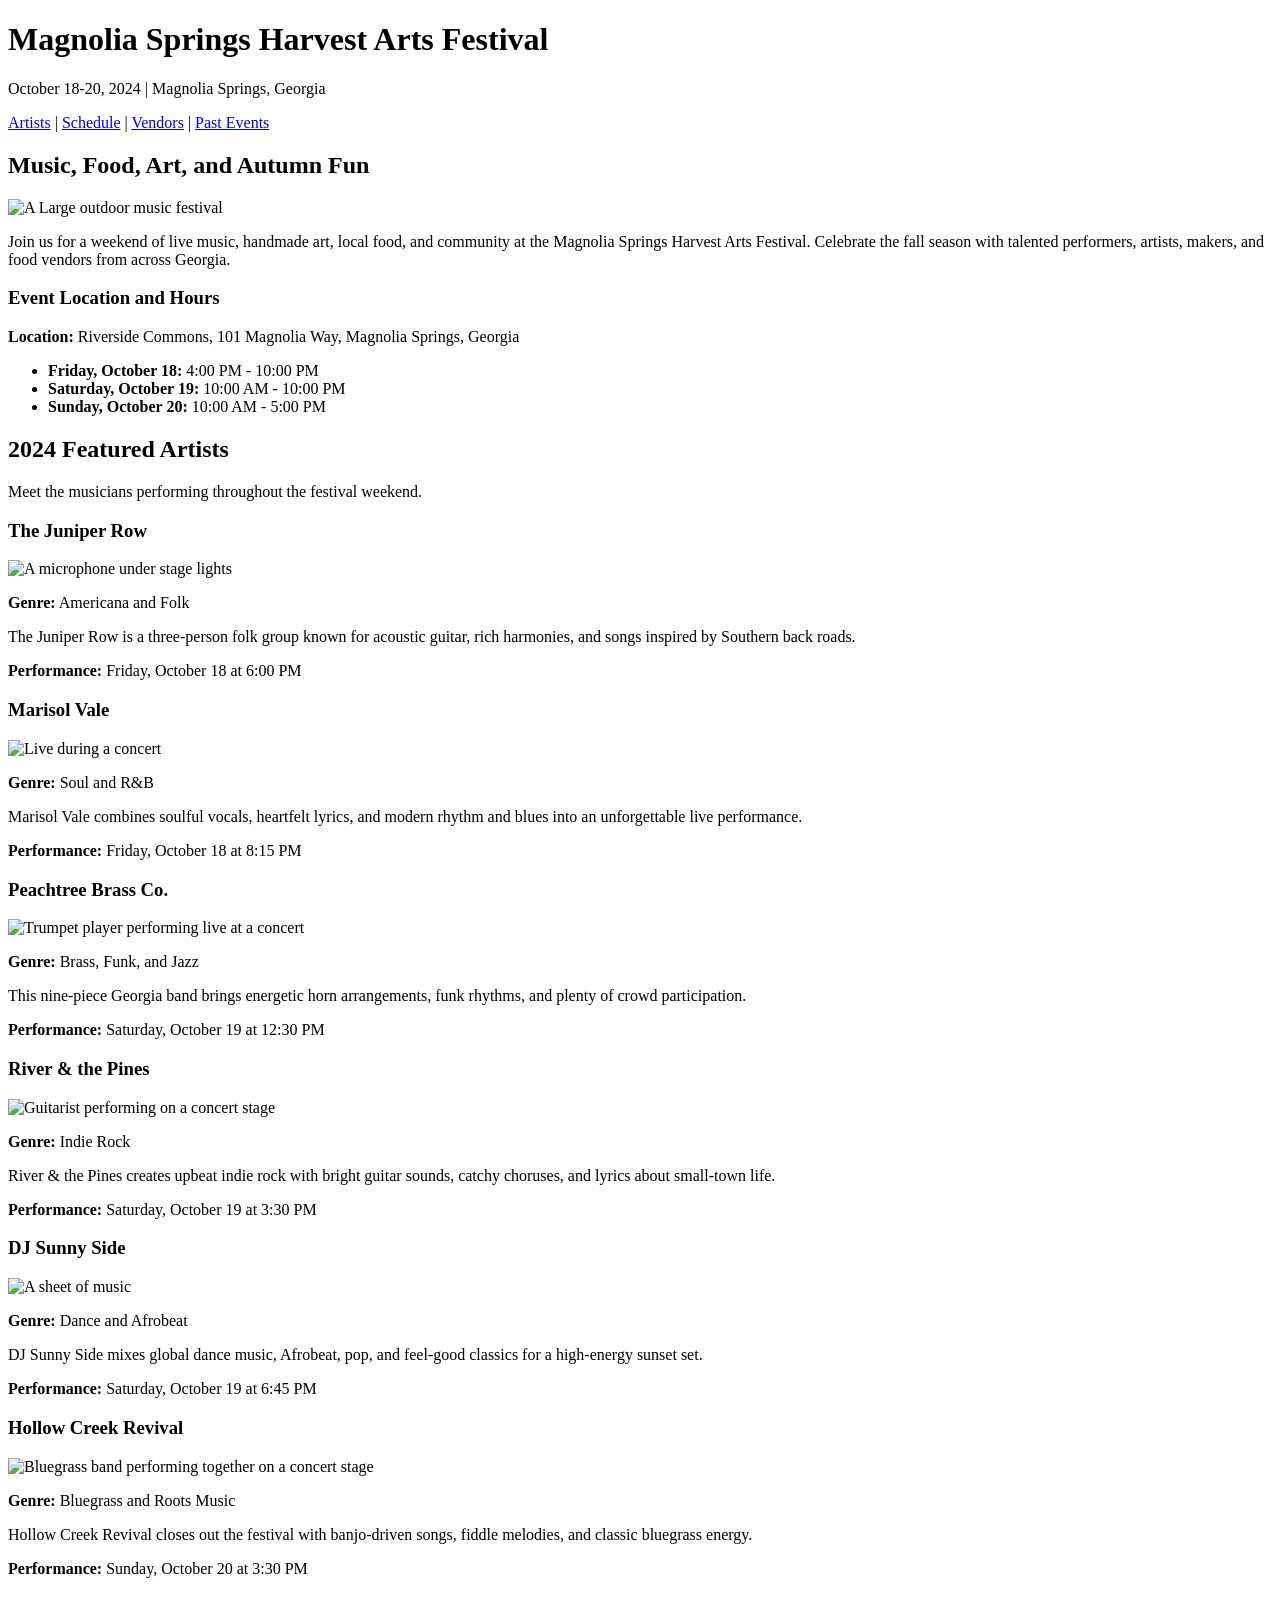
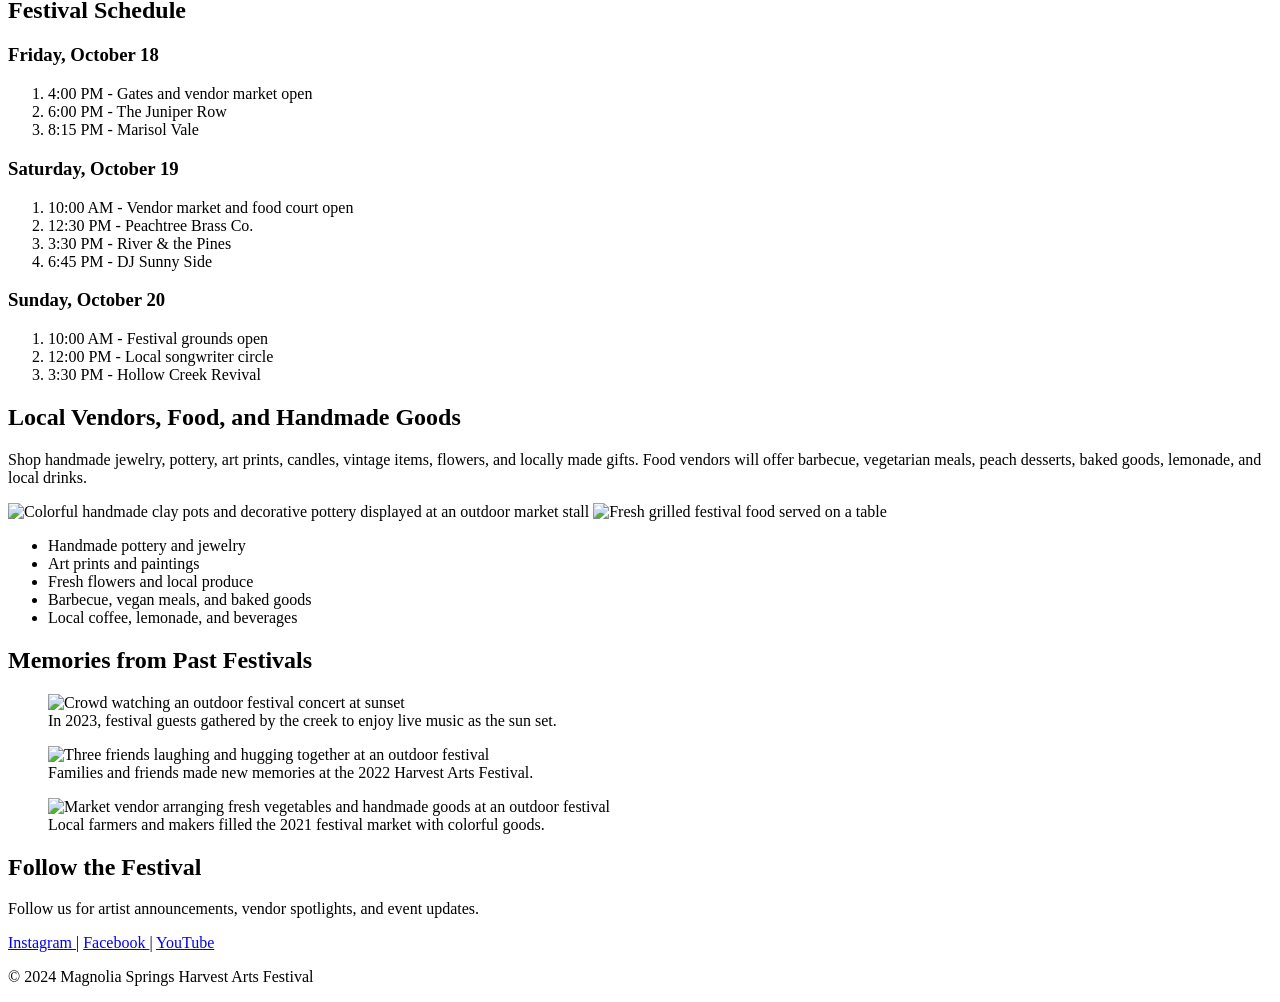
==== artists.html @ e77ce02b "Create artists.html" ====
<!DOCTYPE html>
<html lang="en">
<head>
  <meta charset="UTF-8">
  <meta name="viewport" content="width=device-width, initial-scale=1.0">
  <meta name="description" content="Magnolia Springs Harvest Arts Festival artist lineup and vendor information.">
  <title>Artists | Magnolia Springs Harvest Arts Festival</title>
</head>

<body>

  <header>
    <h1>Magnolia Springs Harvest Arts Festival</h1>
    <p>October 18-20, 2024 | Magnolia Springs, Georgia</p>

    <nav aria-label="Main navigation">
      <a href="#artists">Artists</a> |
      <a href="#schedule">Schedule</a> |
      <a href="#vendors">Vendors</a> |
      <a href="#memories">Past Events</a>
    </nav>
  </header>

  <main>

    <section>
      <h2>Music, Food, Art, and Autumn Fun</h2>

      <img
        src="https://images.unsplash.com/photo-1470229722913-7c0e2dbbafd3?auto=format&fit=crop&w=1200&q=80"
        alt="A Large outdoor music festival">

      <p>
        Join us for a weekend of live music, handmade art, local food, and community
        at the Magnolia Springs Harvest Arts Festival. Celebrate the fall season with
        talented performers, artists, makers, and food vendors from across Georgia.
      </p>

      <h3>Event Location and Hours</h3>
      <p>
        <strong>Location:</strong> Riverside Commons, 101 Magnolia Way,
        Magnolia Springs, Georgia
      </p>

      <ul>
        <li><strong>Friday, October 18:</strong> 4:00 PM - 10:00 PM</li>
        <li><strong>Saturday, October 19:</strong> 10:00 AM - 10:00 PM</li>
        <li><strong>Sunday, October 20:</strong> 10:00 AM - 5:00 PM</li>
      </ul>
    </section>

    <section id="artists">
      <h2>2024 Featured Artists</h2>
      <p>Meet the musicians performing throughout the festival weekend.</p>

      <article>
        <h3>The Juniper Row</h3>
        <img
          src="https://images.unsplash.com/photo-1516280440614-37939bbacd81?auto=format&fit=crop&w=700&q=80"
          alt=" A microphone under stage lights">
        <p><strong>Genre:</strong> Americana and Folk</p>
        <p>
          The Juniper Row is a three-person folk group known for acoustic guitar,
          rich harmonies, and songs inspired by Southern back roads.
        </p>
        <p><strong>Performance:</strong> Friday, October 18 at 6:00 PM</p>
      </article>

      <article>
        <h3>Marisol Vale</h3>
        <img
          src="https://images.unsplash.com/photo-1501386761578-eac5c94b800a?auto=format&fit=crop&w=700&q=80"
          alt="Live during a concert">
        <p><strong>Genre:</strong> Soul and R&amp;B</p>
        <p>
          Marisol Vale combines soulful vocals, heartfelt lyrics, and modern rhythm
          and blues into an unforgettable live performance.
        </p>
        <p><strong>Performance:</strong> Friday, October 18 at 8:15 PM</p>
      </article>

      <article>
        <h3>Peachtree Brass Co.</h3>
        <img
          src="https://unsplash.com/photos/Puc_boFMhAA/download?force=true&w=700"
          alt="Trumpet player performing live at a concert">
        <p><strong>Genre:</strong> Brass, Funk, and Jazz</p>
        <p>
          This nine-piece Georgia band brings energetic horn arrangements, funk
          rhythms, and plenty of crowd participation.
        </p>
        <p><strong>Performance:</strong> Saturday, October 19 at 12:30 PM</p>
      </article>

      <article>
        <h3>River &amp; the Pines</h3>
        <img
          src="https://images.unsplash.com/photo-1510915361894-db8b60106cb1?auto=format&fit=crop&w=700&q=80"
          alt=" Guitarist performing on a concert stage">
        <p><strong>Genre:</strong> Indie Rock</p>
        <p>
          River &amp; the Pines creates upbeat indie rock with bright guitar sounds,
          catchy choruses, and lyrics about small-town life.
        </p>
        <p><strong>Performance:</strong> Saturday, October 19 at 3:30 PM</p>
      </article>

      <article>
        <h3>DJ Sunny Side</h3>
        <img
          src="https://images.unsplash.com/photo-1507838153414-b4b713384a76?auto=format&fit=crop&w=700&q=80"
          alt=" A sheet of music">
        <p><strong>Genre:</strong> Dance and Afrobeat</p>
        <p>
          DJ Sunny Side mixes global dance music, Afrobeat, pop, and feel-good
          classics for a high-energy sunset set.
        </p>
        <p><strong>Performance:</strong> Saturday, October 19 at 6:45 PM</p>
      </article>

      <article>
        <h3>Hollow Creek Revival</h3>
        <img
          src="https://images.unsplash.com/photo-1514525253161-7a46d19cd819?auto=format&fit=crop&w=700&q=80"
          alt="Bluegrass band performing together on a concert stage">
        <p><strong>Genre:</strong> Bluegrass and Roots Music</p>
        <p>
          Hollow Creek Revival closes out the festival with banjo-driven songs,
          fiddle melodies, and classic bluegrass energy.
        </p>
        <p><strong>Performance:</strong> Sunday, October 20 at 3:30 PM</p>
      </article>
    </section>

    <section id="schedule">
      <h2>Festival Schedule</h2>

      <h3>Friday, October 18</h3>
      <ol>
        <li>4:00 PM - Gates and vendor market open</li>
        <li>6:00 PM - The Juniper Row</li>
        <li>8:15 PM - Marisol Vale</li>
      </ol>

      <h3>Saturday, October 19</h3>
      <ol>
        <li>10:00 AM - Vendor market and food court open</li>
        <li>12:30 PM - Peachtree Brass Co.</li>
        <li>3:30 PM - River &amp; the Pines</li>
        <li>6:45 PM - DJ Sunny Side</li>
      </ol>

      <h3>Sunday, October 20</h3>
      <ol>
        <li>10:00 AM - Festival grounds open</li>
        <li>12:00 PM - Local songwriter circle</li>
        <li>3:30 PM - Hollow Creek Revival</li>
      </ol>
    </section>

    <section id="vendors">
      <h2>Local Vendors, Food, and Handmade Goods</h2>

      <p>
        Shop handmade jewelry, pottery, art prints, candles, vintage items, flowers,
        and locally made gifts. Food vendors will offer barbecue, vegetarian meals,
        peach desserts, baked goods, lemonade, and local drinks.
      </p>

      <img
        src="https://unsplash.com/photos/0rpaUjlHCb4/download?force=true&w=700"
        alt="Colorful handmade clay pots and decorative pottery displayed at an outdoor market stall">

      <img
        src="https://images.unsplash.com/photo-1555939594-58d7cb561ad1?auto=format&fit=crop&w=700&q=80"
        alt="Fresh grilled festival food served on a table">

      <ul>
        <li>Handmade pottery and jewelry</li>
        <li>Art prints and paintings</li>
        <li>Fresh flowers and local produce</li>
        <li>Barbecue, vegan meals, and baked goods</li>
        <li>Local coffee, lemonade, and beverages</li>
      </ul>
    </section>

    <section id="memories">
      <h2>Memories from Past Festivals</h2>

      <figure>
        <img
          src="https://images.unsplash.com/photo-1506157786151-b8491531f063?auto=format&fit=crop&w=900&q=80"
          alt="Crowd watching an outdoor festival concert at sunset">
        <figcaption>
          In 2023, festival guests gathered by the creek to enjoy live music as the sun set.
        </figcaption>
      </figure>

      <figure>
        <img
          src="https://unsplash.com/photos/qXoYNo4uyiE/download?force=true&w=900"
          alt="Three friends laughing and hugging together at an outdoor festival">
        <figcaption>
          Families and friends made new memories at the 2022 Harvest Arts Festival.
        </figcaption>
      </figure>

      <figure>
        <img
          src="https://images.unsplash.com/photo-1488459716781-31db52582fe9?auto=format&fit=crop&w=900&q=80"
          alt="Market vendor arranging fresh vegetables and handmade goods at an outdoor festival">
        <figcaption>
          Local farmers and makers filled the 2021 festival market with colorful goods.
        </figcaption>
      </figure>
    </section>

  </main>

  <footer>
    <h2>Follow the Festival</h2>
    <p>Follow us for artist announcements, vendor spotlights, and event updates.</p>

    <p>
      <a href="https://www.instagram.com/" aria-label="Visit Instagram homepage">
        Instagram
      </a> |
      <a href="https://www.facebook.com/" aria-label="Visit Facebook homepage">
        Facebook
      </a> |
      <a href="https://www.youtube.com/" aria-label="Visit YouTube homepage">
        YouTube
      </a>
    </p>

    <p>&copy; 2024 Magnolia Springs Harvest Arts Festival</p>
  </footer>

</body>
</html>
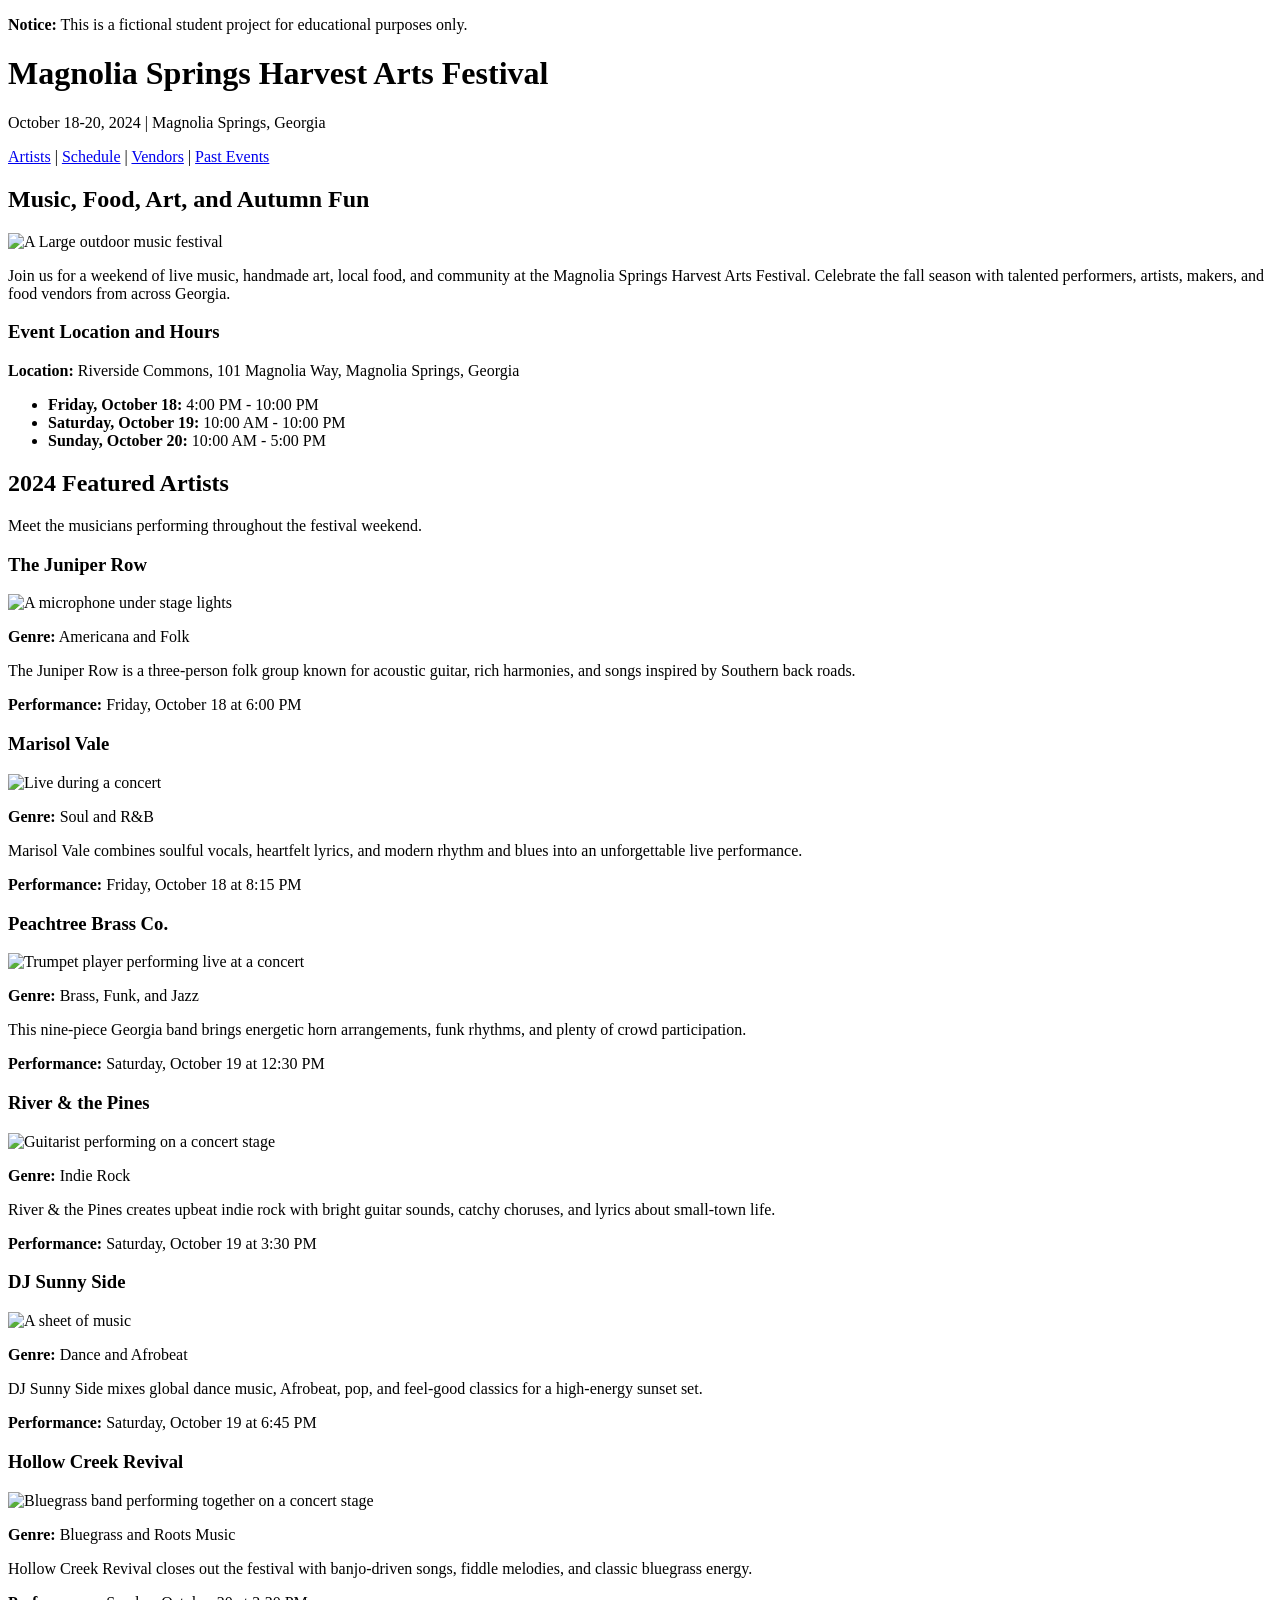
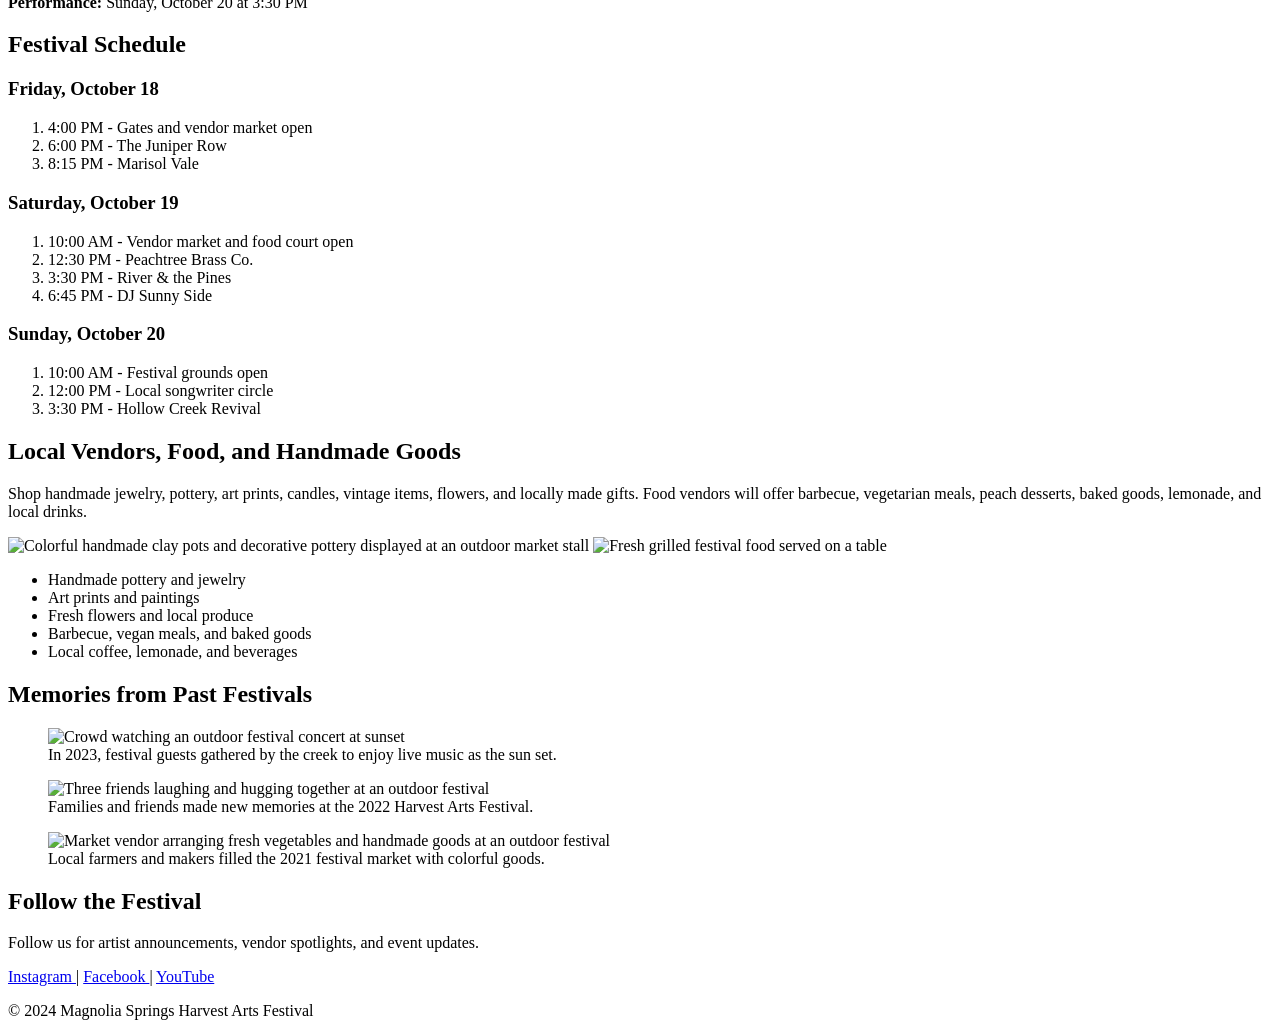
==== commit 2cf0d406: "Update artists.html" ====
--- a/artists.html
+++ b/artists.html
@@ -5,10 +5,18 @@
   <meta name="viewport" content="width=device-width, initial-scale=1.0">
   <meta name="description" content="Magnolia Springs Harvest Arts Festival artist lineup and vendor information.">
   <title>Artists | Magnolia Springs Harvest Arts Festival</title>
+
+ <link rel="stylesheet" href="style.css">
+  
 </head>
 
 <body>
 
+<div class="student-banner" role="status" aria-label="Educational Notice">
+  <p><strong>Notice:</strong> This is a fictional student project for educational purposes only.</p>
+</div>
+
+</aside>
   <header>
     <h1>Magnolia Springs Harvest Arts Festival</h1>
     <p>October 18-20, 2024 | Magnolia Springs, Georgia</p>
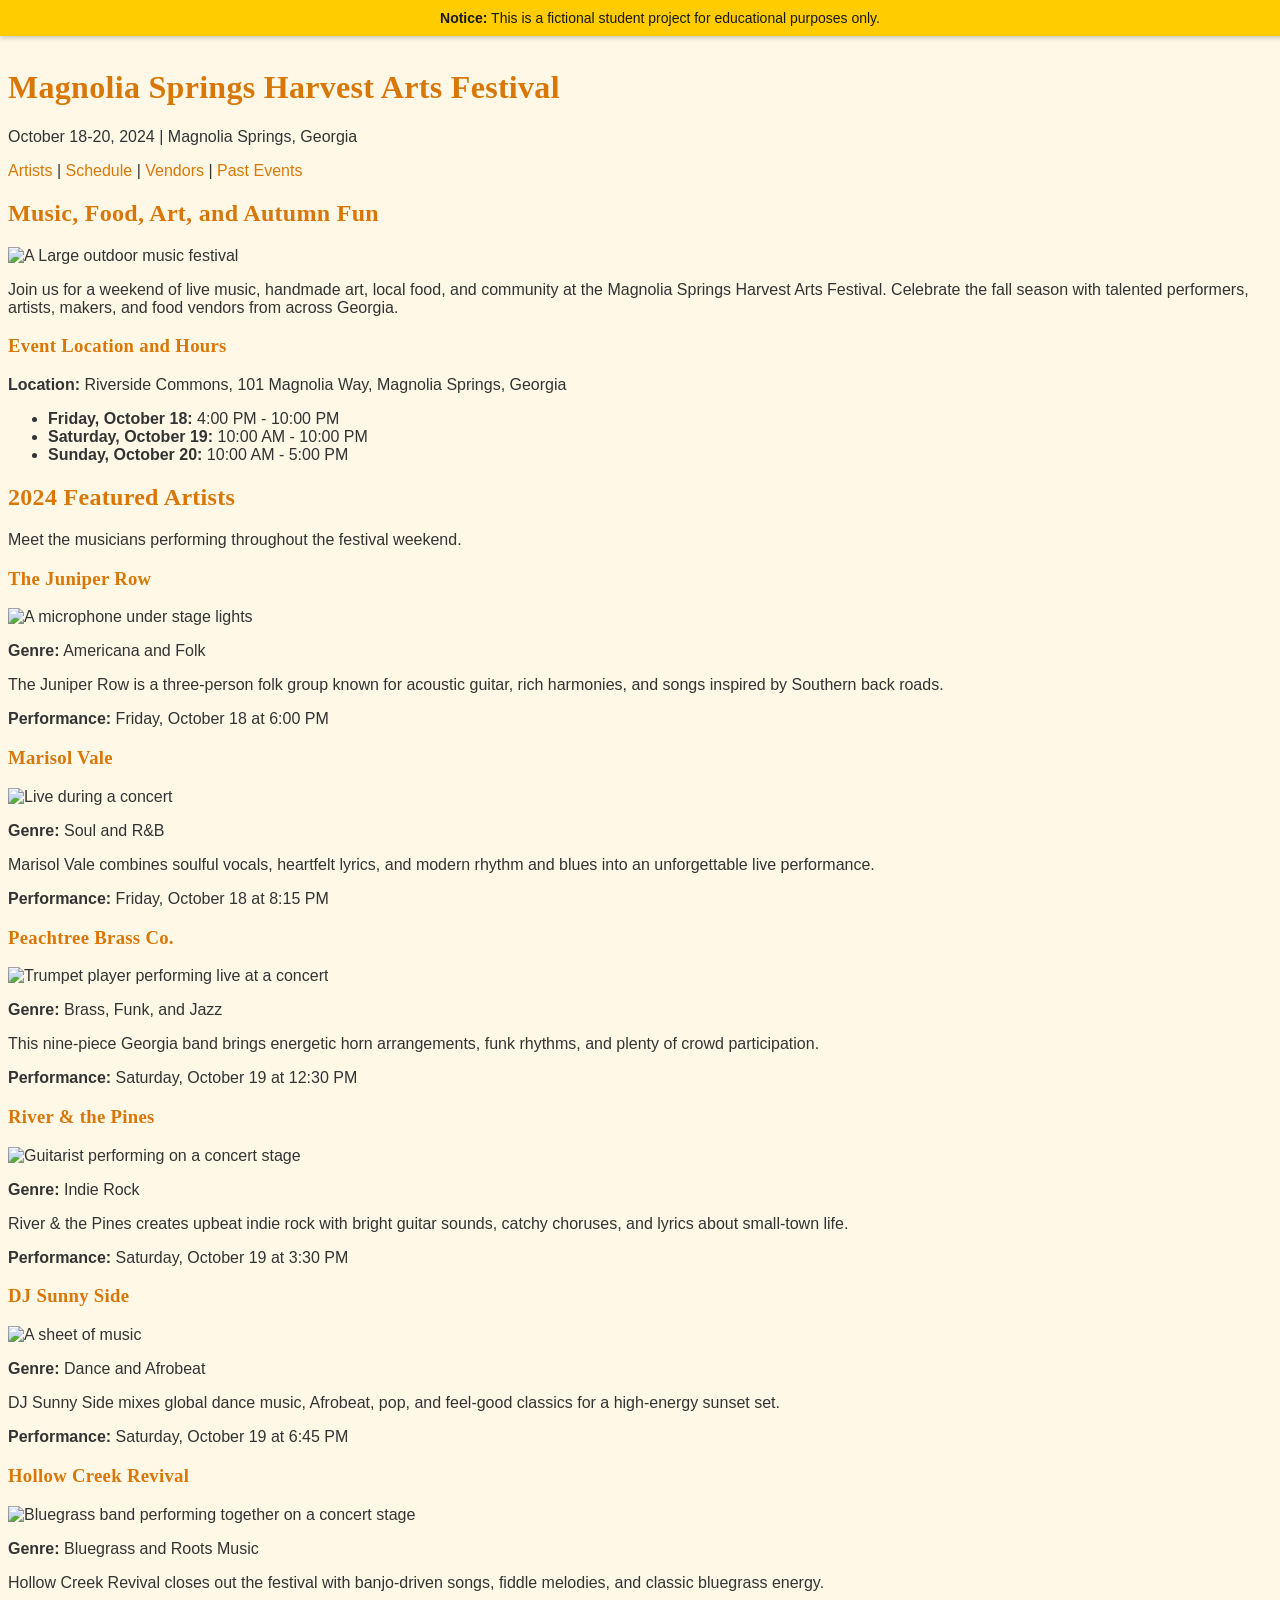
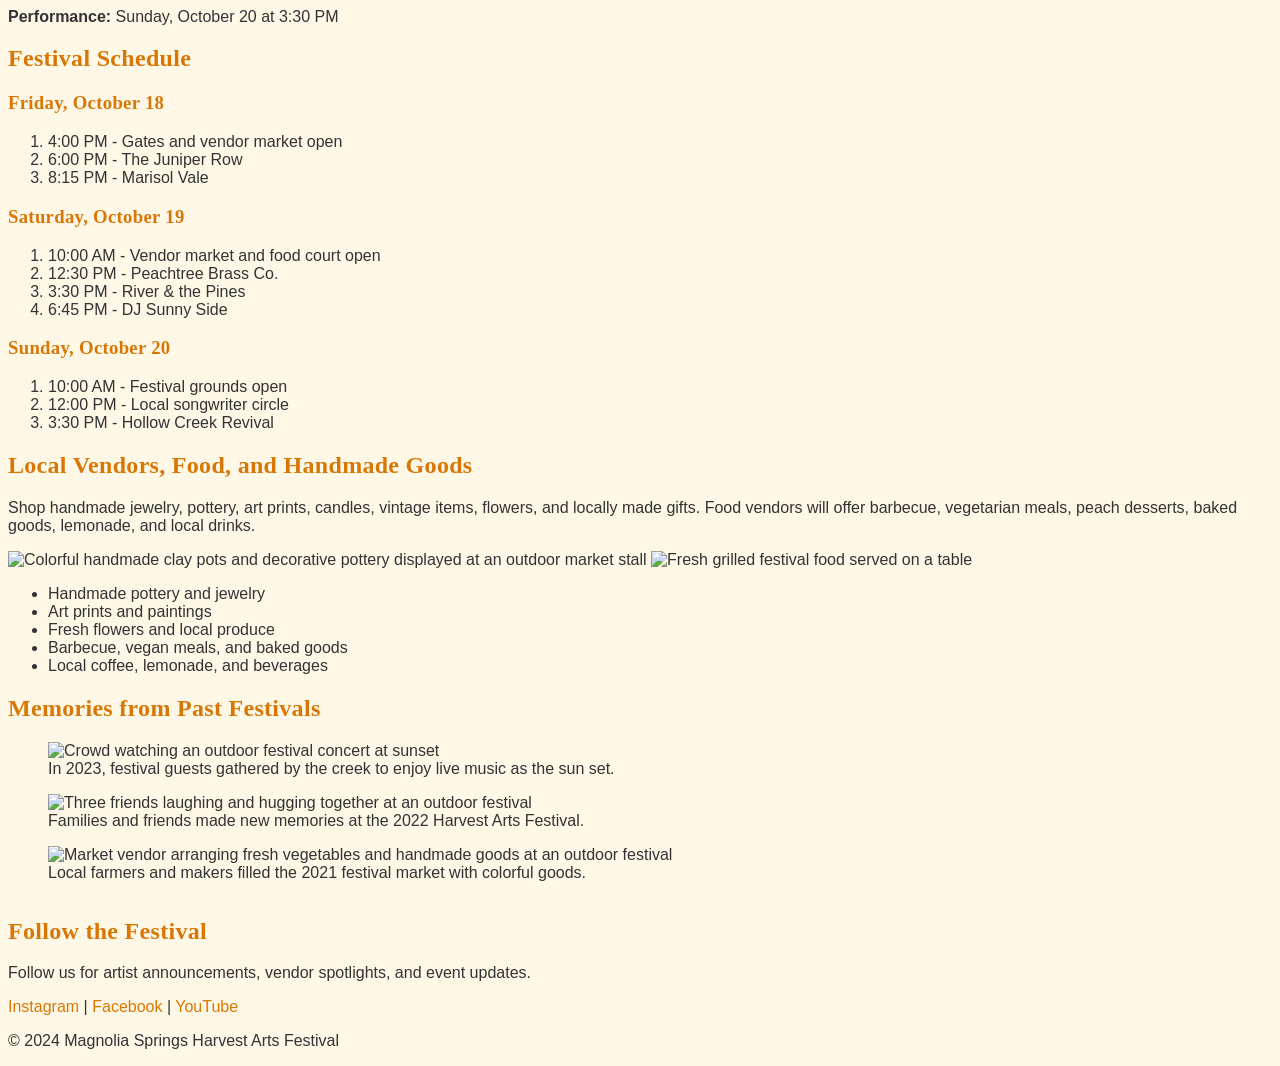
==== commit 6f24a3dd: "Added gallery page." ====
--- a/artists.html
+++ b/artists.html
@@ -6,7 +6,7 @@
   <meta name="description" content="Magnolia Springs Harvest Arts Festival artist lineup and vendor information.">
   <title>Artists | Magnolia Springs Harvest Arts Festival</title>
 
- <link rel="stylesheet" href="style.css">
+<link rel="stylesheet" href="css/styles.css">
   
 </head>
 
--- a/css/styles.css
+++ b/css/styles.css
@@ -0,0 +1,496 @@
+/*REQUIRED CSS FOR STUDENT BANNER*/
+.student-banner {
+  position: fixed;
+  top: 0;
+  left: 0;
+  width: 100%;
+  background-color: #ffcc00; 
+  color: #1a1a1a; 
+  text-align: center;
+  padding: 10px 20px;
+  font-family: sans-serif;
+  font-size: 14px;
+  box-shadow: 0 2px 5px rgba(0,0,0,0.2);
+  z-index: 99999; 
+}
+
+.student-banner p {
+  margin: 0;
+  padding: 0;
+}
+
+body {
+  padding-top: 40px;
+}
+/*END OF REQUIRED CSS FOR STUDENT BANNER*/
+
+:root {
+  --ms-orange: #D97706;
+  --ms-yellow: #FBBF24;
+  --ms-green:  #2F6B3A;
+  --ms-cream:  #FFF8E7;
+  --ms-gray:   #333333;
+  --ms-orange-dark: #B45F05;
+  --banner-height: 40px;
+  --nav-height: 64px;
+}
+
+/* ---------------------------------------------------------------
+   basics
+   --------------------------------------------------------------- */
+html {
+  scroll-behavior: smooth;
+  height: 100%;
+}
+
+body {
+  background-color: var(--ms-cream);
+  color: var(--ms-gray);
+  font-family: 'Segoe UI', 'Helvetica Neue', Arial, sans-serif;
+  padding-top: var(--banner-height);
+  min-height: 100vh;
+  display: flex;
+  flex-direction: column;
+}
+
+h1, h2, h3, h4, h5, h6 {
+  color: var(--ms-orange);
+  font-family: Georgia, 'Times New Roman', serif;
+  letter-spacing: 0.3px;
+}
+
+a {
+  color: var(--ms-orange);
+  text-decoration: none;
+}
+a:hover {
+  color: var(--ms-orange-dark);
+  text-decoration: underline;
+}
+
+/* ---------------------------------------------------------------
+   navbar
+   --------------------------------------------------------------- */
+.ms-top {
+  position: fixed;
+  top: var(--banner-height);
+  left: 0;
+  width: 100%;
+  z-index: 900;
+}
+
+.ms-navbar {
+  background-color: var(--ms-green);
+  height: var(--nav-height);
+  display: flex;
+  align-items: center;
+  padding: 0 24px;
+}
+
+.ms-navbar .ms-logo {
+  color: #ffffff;
+  font-family: Georgia, 'Times New Roman', serif;
+  font-size: 22px;
+  font-weight: bold;
+  letter-spacing: 0.5px;
+}
+
+.ms-navbar .ms-logo .bloom {
+  color: var(--ms-yellow);
+}
+
+.ms-navbar .ms-nav-links,
+.ms-navbar .ms-toggle {
+  margin-left: auto;
+}
+
+.ms-navbar .ms-nav-links {
+  display: flex;
+  align-items: center;
+}
+
+.ms-navbar a.ms-nav-link {
+  color: #F1F7F1;
+  padding: 8px 14px;
+  font-size: 15px;
+}
+.ms-navbar a.ms-nav-link:hover {
+  color: var(--ms-yellow);
+  text-decoration: none;
+}
+
+.ms-navbar .ms-toggle {
+  color: #ffffff;
+  font-size: 28px;
+  line-height: 1;
+  padding: 0 8px;
+}
+
+.ms-content-offset {
+  margin-top: var(--nav-height);
+  flex: 1 0 auto;
+  display: flex;
+  flex-direction: column;
+}
+
+/* ---------------------------------------------------------------
+   mobile sidebar, this will be toggleable with a little hamburger icon on the right side when you switch to dev. mode 
+   --------------------------------------------------------------- */
+.ms-sidebar {
+  display: none;
+  position: fixed;
+  top: var(--banner-height);
+  left: 0;
+  height: calc(100% - var(--banner-height));
+  width: 280px;
+  z-index: 950;
+  background-color: var(--ms-green);
+  padding: 20px 0;
+  overflow-y: auto;
+  box-shadow: 2px 0 12px rgba(0,0,0,0.3);
+  transform: translateX(-100%);
+  transition: transform 0.3s ease;
+}
+
+.ms-sidebar.ms-sidebar-open {
+  display: block;
+  transform: translateX(0);
+}
+
+.ms-sidebar a {
+  color: #F1F7F1 !important;
+  background: transparent !important;
+  padding: 14px 24px;
+  font-size: 16px;
+  border-bottom: 1px solid rgba(255,255,255,0.08);
+  text-align: left;
+  width: 100%;
+  display: block;
+}
+
+.ms-sidebar a:hover {
+  color: var(--ms-yellow) !important;
+  background: rgba(255,255,255,0.08) !important;
+  text-decoration: none;
+}
+
+.ms-sidebar-close {
+  color: #fff !important;
+  font-size: 20px !important;
+  padding: 14px 24px !important;
+  border-bottom: 1px solid rgba(255,255,255,0.15);
+  font-weight: bold;
+}
+.ms-sidebar-close:hover {
+  color: var(--ms-yellow) !important;
+}
+
+/* sidebar overlay */
+.ms-sidebar-overlay {
+  display: none;
+  position: fixed;
+  top: var(--banner-height);
+  left: 0;
+  width: 100%;
+  height: calc(100% - var(--banner-height));
+  background-color: rgba(0,0,0,0.5);
+  z-index: 940;
+  opacity: 0;
+  transition: opacity 0.3s ease;
+}
+
+.ms-sidebar-overlay.ms-sidebar-open {
+  display: block;
+  opacity: 1;
+}
+
+/* ---------------------------------------------------------------
+   buttons
+   --------------------------------------------------------------- */
+.ms-btn {
+  background-color: var(--ms-orange);
+  color: #ffffff !important;
+  border: none;
+  padding: 10px 22px;
+  font-weight: 600;
+  letter-spacing: 0.3px;
+  border-radius: 3px;
+  transition: background-color 0.2s ease;
+}
+.ms-btn:hover {
+  background-color: var(--ms-orange-dark);
+  text-decoration: none;
+}
+
+/* ---------------------------------------------------------------
+   Main content
+   --------------------------------------------------------------- */
+.ms-page-content {
+  min-height: 60vh;
+  padding: 60px 24px;
+  flex: 1 0 auto;
+}
+
+/* ---------------------------------------------------------------
+   Footer
+   --------------------------------------------------------------- */
+.ms-footer {
+  background-color: var(--ms-green);
+  color: #EAF3EA;
+  padding: 40px 24px 20px;
+  flex-shrink: 0;
+  margin-top: auto;
+}
+
+.ms-footer h4 {
+  color: #ffffff;
+  font-family: Georgia, 'Times New Roman', serif;
+  margin-bottom: 12px;
+  font-size: 18px;
+}
+
+.ms-footer a {
+  color: #D9E9D9;
+  display: block;
+  padding: 4px 0;
+  font-size: 14px;
+}
+.ms-footer a:hover {
+  color: var(--ms-yellow);
+  text-decoration: none;
+}
+
+.ms-footer-grid {
+  display: flex;
+  flex-wrap: wrap;
+  align-items: flex-start;
+  max-width: 1100px;
+  margin: 0 auto;
+}
+
+/* logo & decorative legal - Left third */
+.ms-footer-brand {
+  flex: 0 0 33.333%;
+  max-width: 33.333%;
+  padding-right: 20px;
+}
+.logo-img{
+    width:50px;
+    height:50px;
+    object-fit:contain;
+}
+
+/* middle footer third - Links */
+.ms-footer-links {
+  flex: 0 0 33.333%;
+  max-width: 33.333%;
+  padding: 0 10px;
+  display: flex;
+  flex-direction: row;
+  flex-wrap: nowrap;
+  gap: 8px;
+  justify-content: center;
+  align-items: flex-start;
+}
+
+.ms-footer-links-col {
+  flex: 0 1 auto;
+  min-width: 0;
+  text-align: center;
+}
+
+.ms-footer-links-col a {
+  padding: 4px 0;
+  white-space: nowrap;
+}
+
+/* Social Media - Right third - Aligned to the right */
+.ms-footer-social {
+  flex: 0 0 33.333%;
+  max-width: 33.333%;
+  padding-left: 20px;
+  display: flex;
+  flex-direction: column;
+  align-items: flex-end;
+}
+
+.ms-footer-social h4 {
+  margin-bottom: 12px;
+}
+
+.ms-social-icons {
+  display: flex;
+  justify-content: flex-end;
+  gap: 16px;
+  flex-wrap: wrap;
+}
+
+.ms-social-icons a {
+  display: inline-flex;
+  align-items: center;
+  justify-content: center;
+  width: 40px;
+  height: 40px;
+  background-color: rgba(255, 255, 255, 0.1);
+  border-radius: 50%;
+  color: #D9E9D9 !important;
+  font-size: 18px;
+  transition: all 0.3s ease;
+  padding: 0;
+}
+
+.ms-social-icons a:hover {
+  background-color: var(--ms-yellow);
+  color: var(--ms-green) !important;
+  transform: translateY(-3px);
+  text-decoration: none;
+}
+
+.ms-footer-bottom {
+  border-top: 1px solid rgba(255,255,255,0.15);
+  margin-top: 24px;
+  padding-top: 16px;
+  text-align: center;
+  font-size: 13px;
+  color: #C7DBC7;
+  width: 100%;
+}
+
+/* ---------------------------------------------------------------
+   adjustments for mobile
+   --------------------------------------------------------------- */
+@media (max-width: 601px) {
+  .ms-page-content { padding: 40px 18px; }
+  .ms-navbar .ms-logo { font-size: 18px; }
+  .ms-navbar { padding: 0 12px; }
+  .ms-sidebar { width: 260px; }
+  
+  /* Stack footer on mobile - full width */
+  .ms-footer-grid {
+    flex-direction: column;
+    align-items: flex-start;
+    gap: 30px;
+  }
+  
+  .ms-footer-brand,
+  .ms-footer-links,
+  .ms-footer-social {
+    flex: 0 0 100%;
+    max-width: 100%;
+    padding: 0;
+  }
+  
+  .ms-footer-social {
+    align-items: left;
+  }
+  
+  .ms-social-icons {
+    justify-content: flex-start;
+  }
+  
+  /* On mobile, links wrap and stack */
+  .ms-footer-links {
+    flex-wrap: wrap;
+    gap: 20px;
+    justify-content: flex-start;
+    padding: 0;
+  }
+  
+  .ms-footer-links-col {
+    flex: 0 0 auto;
+    min-width: 80px;
+    text-align: left;
+  }
+  
+  .ms-footer-links-col a {
+    white-space: normal;
+  }
+}
+.footer-logo{
+    width:120px;
+    height:auto;
+    margin-bottom:15px;
+    display:block;
+}
+/* ================= HERO SECTION ================= */
+
+.hero-section{
+    display:flex;
+    align-items:center;
+    justify-content:space-between;
+    gap:50px;
+}
+
+.hero-text{
+    flex:1;
+}
+
+.hero-text h1{
+    font-size:48px;
+    margin-bottom:20px;
+}
+
+.hero-text p{
+    font-size:18px;
+    line-height:1.7;
+    margin-bottom:30px;
+}
+
+.hero-image{
+    flex:1;
+}
+
+.hero-image img{
+    width:100%;
+    max-width:500px;
+    height:auto;
+    display:block;
+    margin:auto;
+    border-radius:15px;
+    box-shadow:0 10px 25px rgba(0,0,0,.15);
+}
+
+@media (max-width:768px){
+
+.hero-section{
+    flex-direction:column;
+}
+
+.hero-text{
+    text-align:center;
+}
+
+/* Vendors & Gallery */
+
+.gallery-card{
+    margin-bottom:30px;
+    border-radius:10px;
+    overflow:hidden;
+    transition:0.3s ease;
+}
+
+.gallery-card:hover{
+    transform:translateY(-5px);
+    box-shadow:0 8px 20px rgba(0,0,0,.15);
+}
+
+.gallery-card img{
+    width:100%;
+    height:220px;
+    object-fit:cover;
+}
+
+table{
+    margin-top:30px;
+}
+
+.w3-table-all th{
+    background-color:var(--ms-green);
+    color:white;
+}
+
+
+}
+
+
+
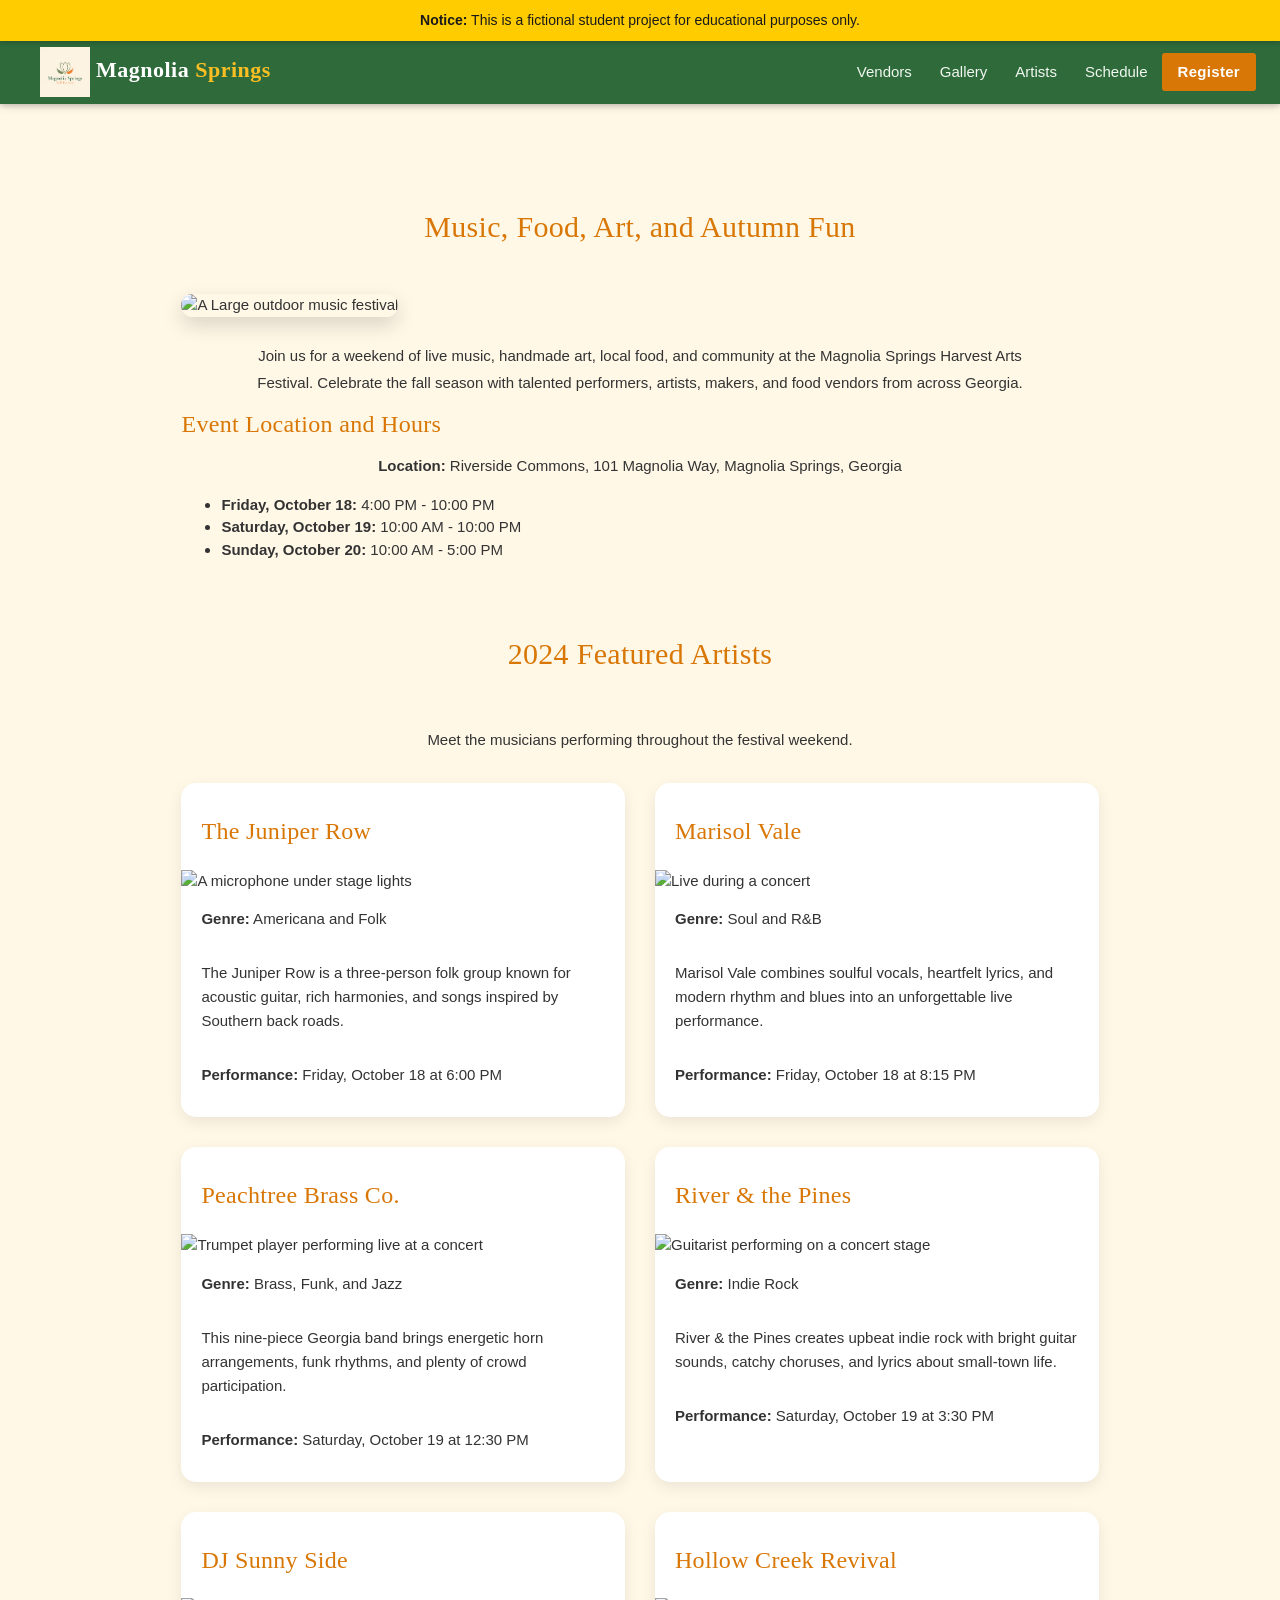
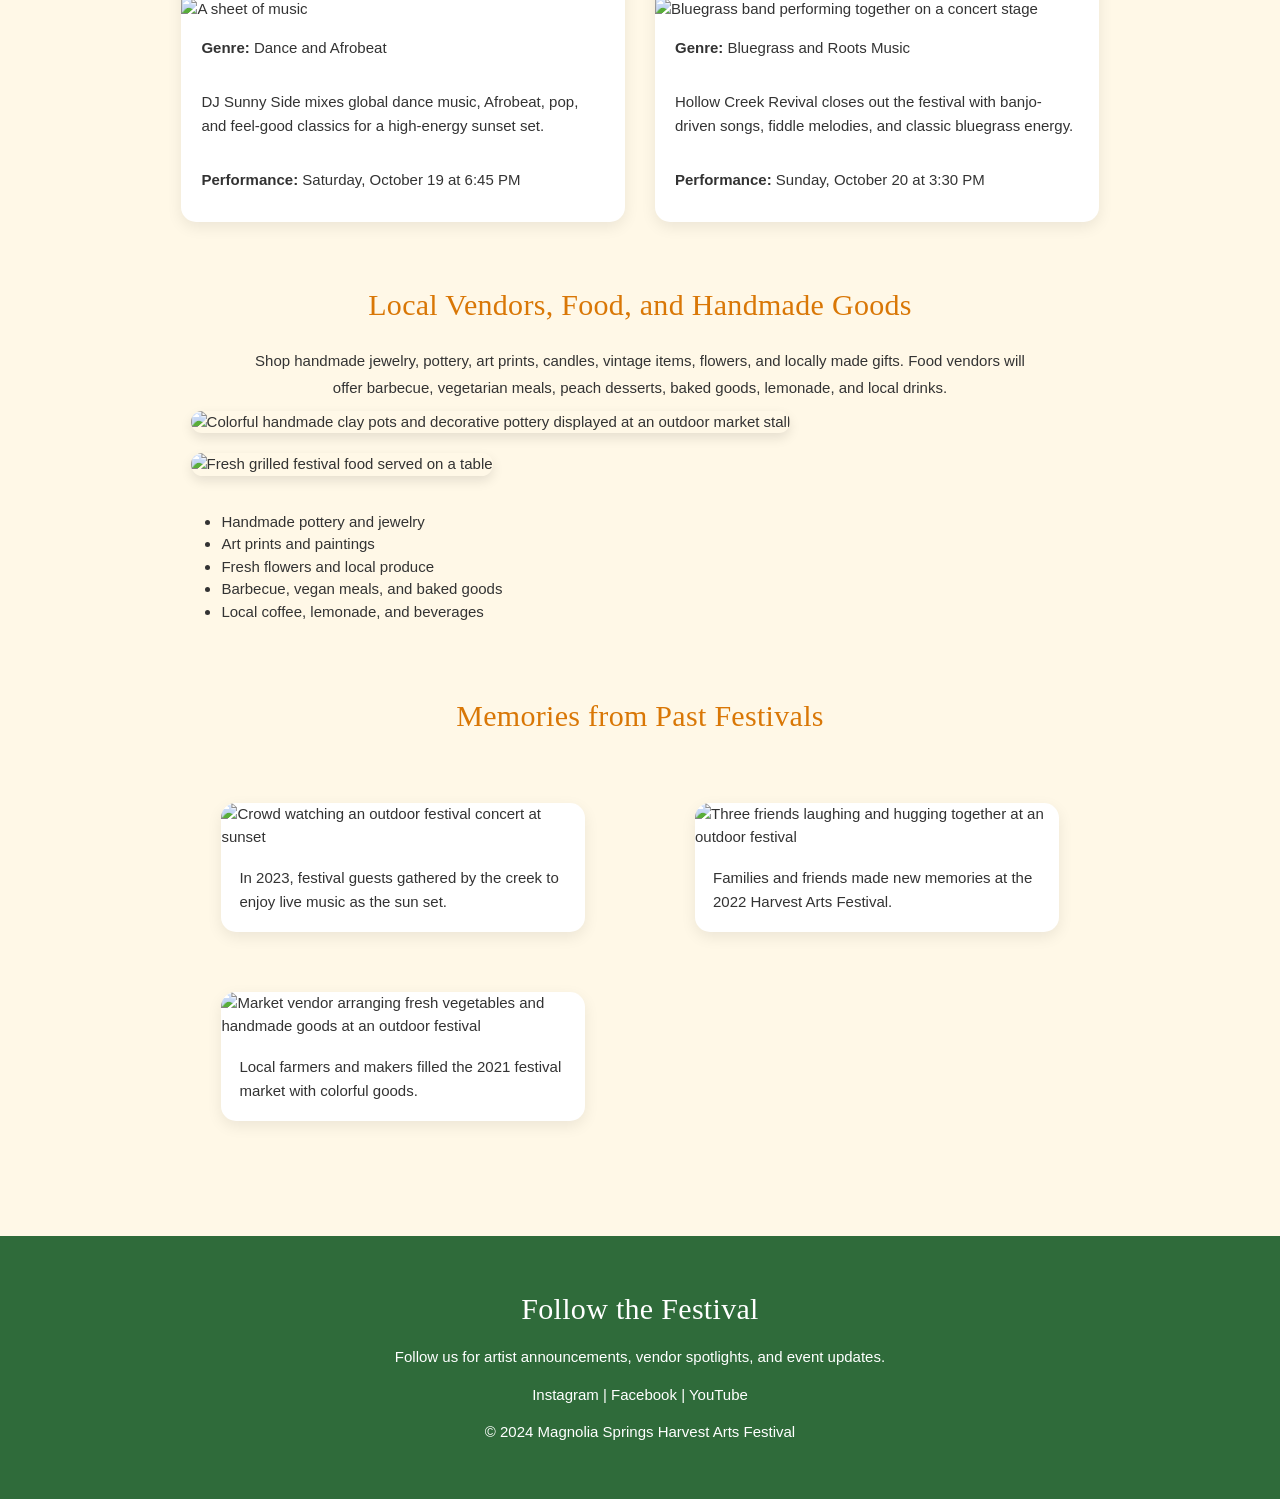
==== commit 2522feab: "Added schedule.html, adjusted artists.html to be situated in the website frame" ====
--- a/artists.html
+++ b/artists.html
@@ -1,13 +1,12 @@
 <!DOCTYPE html>
 <html lang="en">
 <head>
-  <meta charset="UTF-8">
-  <meta name="viewport" content="width=device-width, initial-scale=1.0">
-  <meta name="description" content="Magnolia Springs Harvest Arts Festival artist lineup and vendor information.">
-  <title>Artists | Magnolia Springs Harvest Arts Festival</title>
-
-<link rel="stylesheet" href="css/styles.css">
-  
+  <meta charset="UTF-8" />
+  <meta name="viewport" content="width=device-width, initial-scale=1" />
+  <title>Magnolia Springs</title>
+  <link rel="stylesheet" href="https://www.w3schools.com/w3css/4/w3.css" />
+  <link rel="stylesheet" href="https://cdnjs.cloudflare.com/ajax/libs/font-awesome/6.5.0/css/all.min.css" />
+  <link rel="stylesheet" href="css/styles.css" />
 </head>
 
 <body>
@@ -16,18 +15,46 @@
   <p><strong>Notice:</strong> This is a fictional student project for educational purposes only.</p>
 </div>
 
-</aside>
-  <header>
-    <h1>Magnolia Springs Harvest Arts Festival</h1>
-    <p>October 18-20, 2024 | Magnolia Springs, Georgia</p>
-
-    <nav aria-label="Main navigation">
-      <a href="#artists">Artists</a> |
-      <a href="#schedule">Schedule</a> |
-      <a href="#vendors">Vendors</a> |
-      <a href="#memories">Past Events</a>
-    </nav>
-  </header>
+ <!-- ============================= NAVBAR ============================= -->
+<div class="ms-top">
+  <div class="w3-bar ms-navbar w3-card">
+    <a href="index.html" class="w3-bar-item ms-logo">
+    <img src="images/logo.png"
+         alt="Magnolia Springs Logo"
+         class="logo-img">
+
+    Magnolia <span class="bloom">Springs</span>
+</a>
+    <!-- desktop nav links -->
+    <div class="ms-nav-links w3-hide-small">
+      <a href="vendors.html" class="w3-bar-item w3-button ms-nav-link">Vendors</a>
+      <a href="gallery.html" class="w3-bar-item w3-button ms-nav-link">Gallery</a>
+      <a href="artists.html" class="w3-bar-item w3-button ms-nav-link">Artists</a>
+      <a href="schedule.html" class="w3-bar-item w3-button ms-nav-link">Schedule</a>
+      <a href="register.html" class="w3-bar-item w3-button ms-btn">Register</a>
+    </div>
+
+    <!-- mobile toggle -->
+    <a href="javascript:void(0)" class="w3-bar-item w3-button w3-hide-large w3-hide-medium ms-toggle" onclick="openSidebar()">
+      <i class="w3-xlarge">&#9776;</i>
+    </a>
+  </div>
+
+  <!-- mobile sidebar -->
+  <div id="mySidebar" class="ms-sidebar">
+    <a href="javascript:void(0)" onclick="closeSidebar()" class="ms-sidebar-close">Close &times;</a>
+    <a href="vendors.html" onclick="closeSidebar()" class="ms-nav-link">Vendors</a>
+    <a href="gallery.html" onclick="closeSidebar()" class="ms-nav-link">Gallery</a>
+    <a href="artists.html" onclick="closeSidebar()" class="ms-nav-link">Artists</a>
+    <a href="schedule.html" onclick="closeSidebar()" class="ms-nav-link">Schedule</a>
+    <a href="register.html" onclick="closeSidebar()" class="ms-nav-link">Register</a>
+  </div>
+
+  <div id="mySidebarOverlay" class="ms-sidebar-overlay" onclick="closeSidebar()"></div>
+</div>
+
+<!-- pushes page content below the fixed banner + navbar -->
+<div class="ms-content-offset">
 
   <main>
 
@@ -140,31 +167,6 @@
       </article>
     </section>
 
-    <section id="schedule">
-      <h2>Festival Schedule</h2>
-
-      <h3>Friday, October 18</h3>
-      <ol>
-        <li>4:00 PM - Gates and vendor market open</li>
-        <li>6:00 PM - The Juniper Row</li>
-        <li>8:15 PM - Marisol Vale</li>
-      </ol>
-
-      <h3>Saturday, October 19</h3>
-      <ol>
-        <li>10:00 AM - Vendor market and food court open</li>
-        <li>12:30 PM - Peachtree Brass Co.</li>
-        <li>3:30 PM - River &amp; the Pines</li>
-        <li>6:45 PM - DJ Sunny Side</li>
-      </ol>
-
-      <h3>Sunday, October 20</h3>
-      <ol>
-        <li>10:00 AM - Festival grounds open</li>
-        <li>12:00 PM - Local songwriter circle</li>
-        <li>3:30 PM - Hollow Creek Revival</li>
-      </ol>
-    </section>
 
     <section id="vendors">
       <h2>Local Vendors, Food, and Handmade Goods</h2>
--- a/css/styles.css
+++ b/css/styles.css
@@ -489,8 +489,423 @@
     color:white;
 }
 
-
-}
-
-
-
+}
+
+/* for forms.html */
+.ms-reg-page .ms-reg-intro {
+        max-width: 800px;
+        margin: 0 auto 40px;
+        text-align: center;
+      }
+
+      .ms-reg-page .ms-reg-intro h1 {
+        margin-bottom: 12px;
+      }
+
+      .ms-reg-page .ms-reg-intro p {
+        font-size: 16px;
+        line-height: 1.6;
+      }
+
+      /* Two-column responsive grid layout for the form + sidebar info */
+      .ms-reg-layout {
+        display: grid;
+        grid-template-columns: 2fr 1fr;
+        gap: 40px;
+        max-width: 1100px;
+        margin: 0 auto;
+        align-items: start;
+      }
+
+      .ms-reg-card {
+        background-color: #ffffff;
+        border-radius: 10px;
+        padding: 30px;
+        box-shadow: 0 4px 15px rgba(0,0,0,0.08);
+      }
+
+      .ms-reg-card h2 {
+        margin-top: 0;
+        font-size: 22px;
+        border-bottom: 2px solid var(--ms-yellow);
+        padding-bottom: 10px;
+        margin-bottom: 20px;
+      }
+
+      /* Form fields laid out in their own responsive 2-column grid */
+      .ms-reg-form-grid {
+        display: grid;
+        grid-template-columns: 1fr 1fr;
+        gap: 18px 20px;
+      }
+
+      .ms-reg-field {
+        display: flex;
+        flex-direction: column;
+      }
+
+      .ms-reg-field.ms-reg-span-2 {
+        grid-column: 1 / -1;
+      }
+
+      .ms-reg-field label {
+        font-weight: 600;
+        margin-bottom: 6px;
+        font-size: 14px;
+        color: var(--ms-gray);
+      }
+
+      .ms-reg-field .ms-reg-req {
+        color: var(--ms-orange);
+      }
+
+      .ms-reg-field input[type="text"],
+      .ms-reg-field input[type="email"],
+      .ms-reg-field input[type="tel"],
+      .ms-reg-field select,
+      .ms-reg-field textarea {
+        border: 1px solid #ccc;
+        border-radius: 4px;
+        padding: 10px 12px;
+        font-family: inherit;
+        font-size: 15px;
+        color: var(--ms-gray);
+        background-color: #fffdf7;
+      }
+
+      .ms-reg-field input:focus,
+      .ms-reg-field select:focus,
+      .ms-reg-field textarea:focus {
+        outline: none;
+        border-color: var(--ms-orange);
+      }
+
+      .ms-reg-field textarea {
+        resize: vertical;
+        min-height: 100px;
+      }
+
+      .ms-reg-checkbox-group {
+        display: flex;
+        flex-wrap: wrap;
+        gap: 10px 18px;
+      }
+
+      .ms-reg-checkbox-group label {
+        font-weight: normal;
+        display: flex;
+        align-items: center;
+        gap: 6px;
+        font-size: 14px;
+      }
+
+      .ms-reg-terms {
+        display: flex;
+        align-items: flex-start;
+        gap: 8px;
+        font-size: 14px;
+      }
+
+      .ms-reg-terms input {
+        margin-top: 3px;
+      }
+
+      .ms-reg-submit-row {
+        margin-top: 10px;
+      }
+
+      .ms-reg-submit-row .ms-btn {
+        border: none;
+        cursor: pointer;
+        font-size: 15px;
+      }
+
+      /* Sidebar info panel */
+      .ms-reg-info-list {
+        padding-left: 20px;
+        margin: 0 0 20px;
+      }
+
+      .ms-reg-info-list li {
+        margin-bottom: 10px;
+        line-height: 1.5;
+        font-size: 14.5px;
+      }
+
+      .ms-reg-note {
+        font-size: 13.5px;
+        line-height: 1.6;
+        color: #555;
+        border-top: 1px solid #eee;
+        padding-top: 14px;
+      }
+
+      /* Booth pricing table */
+      .ms-reg-table-wrap {
+        max-width: 1100px;
+        margin: 50px auto 0;
+      }
+
+      .ms-reg-table-wrap h2 {
+        text-align: center;
+        margin-bottom: 20px;
+      }
+
+      table.ms-reg-table {
+        width: 100%;
+        border-collapse: collapse;
+        background-color: #ffffff;
+        border-radius: 8px;
+        overflow: hidden;
+        box-shadow: 0 4px 15px rgba(0,0,0,0.08);
+      }
+
+      table.ms-reg-table caption {
+        caption-side: bottom;
+        font-size: 13px;
+        color: #666;
+        padding: 10px 4px 0;
+        text-align: left;
+      }
+
+      table.ms-reg-table th,
+      table.ms-reg-table td {
+        padding: 12px 16px;
+        text-align: left;
+        border-bottom: 1px solid #eee;
+        font-size: 14.5px;
+      }
+
+      table.ms-reg-table thead th {
+        background-color: var(--ms-green);
+        color: #ffffff;
+        font-weight: 600;
+      }
+
+      table.ms-reg-table tbody tr:last-child td {
+        border-bottom: none;
+      }
+
+      table.ms-reg-table tbody tr:nth-child(even) {
+        background-color: var(--ms-cream);
+      }
+
+      /* Tablet breakpoint */
+      @media (max-width: 900px) {
+        .ms-reg-layout {
+          grid-template-columns: 1fr;
+        }
+      }
+
+      /* Phone breakpoint (matches existing site breakpoint) */
+      @media (max-width: 601px) {
+        .ms-reg-form-grid {
+          grid-template-columns: 1fr;
+        }
+        .ms-reg-card {
+          padding: 22px;
+        }
+        table.ms-reg-table th,
+        table.ms-reg-table td {
+          padding: 10px 8px;
+          font-size: 13.5px;
+        }
+      }
+/* end forms.html styling
+
+/* ===========================
+   Artists Page
+=========================== */
+
+main {
+    max-width: 1200px;
+    margin: auto;
+    padding: 40px 20px;
+}
+
+header {
+    text-align: center;
+    background: linear-gradient(135deg, var(--ms-green), var(--ms-orange));
+    color: white;
+    padding: 60px 20px;
+}
+
+header h1,
+header p,
+header nav a {
+    color: white;
+}
+
+header nav {
+    margin-top: 20px;
+}
+
+header nav a {
+    margin: 0 10px;
+    font-weight: bold;
+}
+
+section {
+    margin: 60px 0;
+}
+
+section h2 {
+    text-align: center;
+    margin-bottom: 20px;
+}
+
+section > p {
+    text-align: center;
+    max-width: 800px;
+    margin: auto;
+    line-height: 1.8;
+}
+
+/* Hero Image */
+
+section:first-of-type img {
+    width: 100%;
+    max-height: 450px;
+    object-fit: cover;
+    border-radius: 15px;
+    margin: 25px 0;
+    box-shadow: 0 8px 20px rgba(0,0,0,.15);
+}
+
+/* Artist Cards */
+
+#artists {
+    display: grid;
+    grid-template-columns: repeat(auto-fit,minmax(320px,1fr));
+    gap: 30px;
+}
+
+#artists h2,
+#artists > p {
+    grid-column: 1/-1;
+}
+
+#artists article {
+    background: white;
+    border-radius: 15px;
+    overflow: hidden;
+    box-shadow: 0 5px 15px rgba(0,0,0,.08);
+    transition: .3s;
+}
+
+#artists article:hover {
+    transform: translateY(-8px);
+    box-shadow: 0 15px 25px rgba(0,0,0,.15);
+}
+
+#artists article img {
+    width: 100%;
+    height: 240px;
+    object-fit: cover;
+}
+
+#artists article h3 {
+    padding: 20px 20px 10px;
+}
+
+#artists article p {
+    padding: 0 20px 15px;
+    line-height: 1.6;
+}
+
+/* Schedule */
+
+#schedule ol {
+    background: white;
+    padding: 25px 40px;
+    border-left: 5px solid var(--ms-orange);
+    border-radius: 10px;
+    margin-bottom: 25px;
+    box-shadow: 0 4px 10px rgba(0,0,0,.06);
+}
+
+/* Vendors */
+
+#vendors img {
+    width: 48%;
+    height: 280px;
+    object-fit: cover;
+    border-radius: 12px;
+    margin: 10px 1%;
+    box-shadow: 0 5px 12px rgba(0,0,0,.1);
+}
+
+#vendors ul {
+    margin-top: 25px;
+}
+
+/* Memories */
+
+#memories {
+    display: grid;
+    grid-template-columns: repeat(auto-fit,minmax(300px,1fr));
+    gap: 30px;
+}
+
+#memories h2 {
+    grid-column: 1/-1;
+}
+
+#memories figure {
+    background: white;
+    border-radius: 15px;
+    overflow: hidden;
+    box-shadow: 0 5px 15px rgba(0,0,0,.08);
+}
+
+#memories img {
+    width: 100%;
+    height: 250px;
+    object-fit: cover;
+}
+
+#memories figcaption {
+    padding: 18px;
+    line-height: 1.6;
+}
+
+/* Footer */
+
+footer {
+    background: var(--ms-green);
+    color: white;
+    text-align: center;
+    padding: 40px 20px;
+}
+
+footer h2,
+footer p,
+footer a {
+    color: white;
+}
+
+footer a:hover {
+    color: var(--ms-yellow);
+}
+
+/* Mobile */
+
+@media (max-width:768px){
+
+    #vendors img{
+        width:100%;
+        margin:10px 0;
+    }
+
+    header{
+        padding:40px 15px;
+    }
+
+    header h1{
+        font-size:32px;
+    }
+
+}
+
+
+
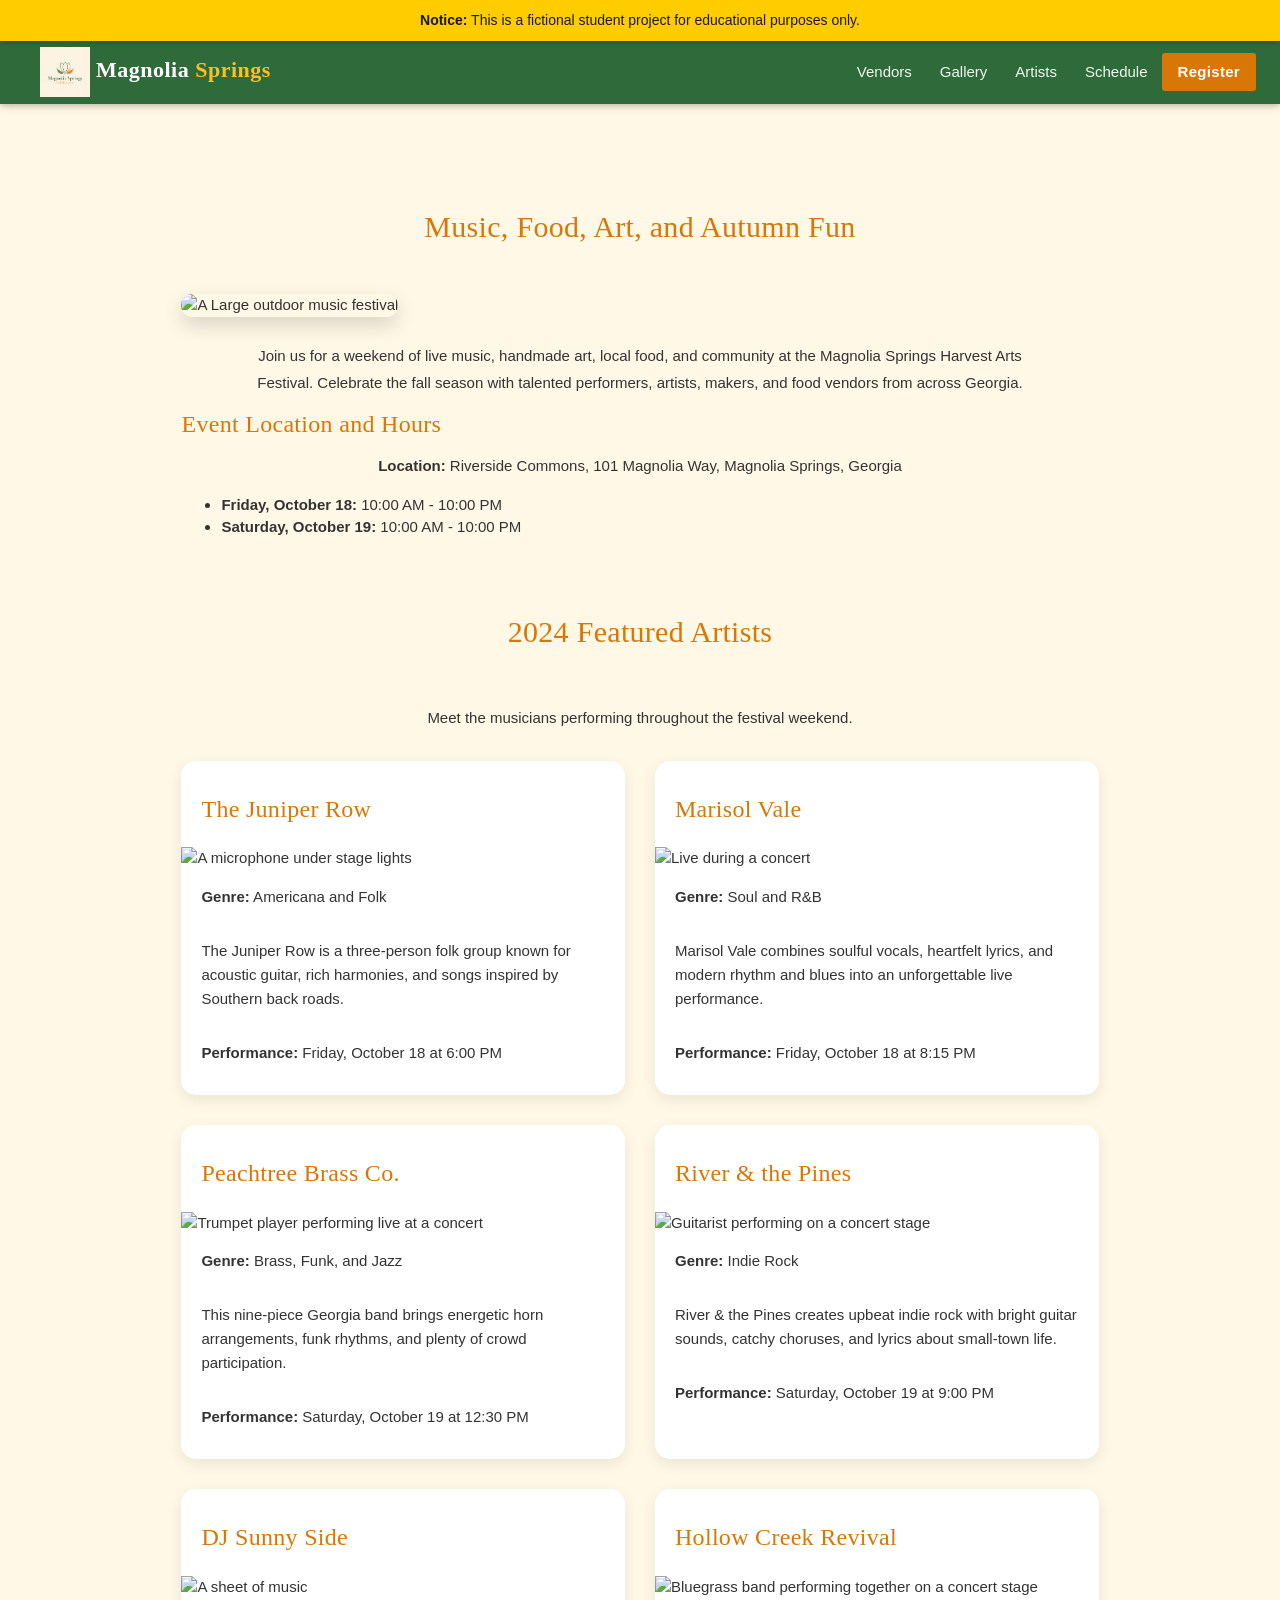
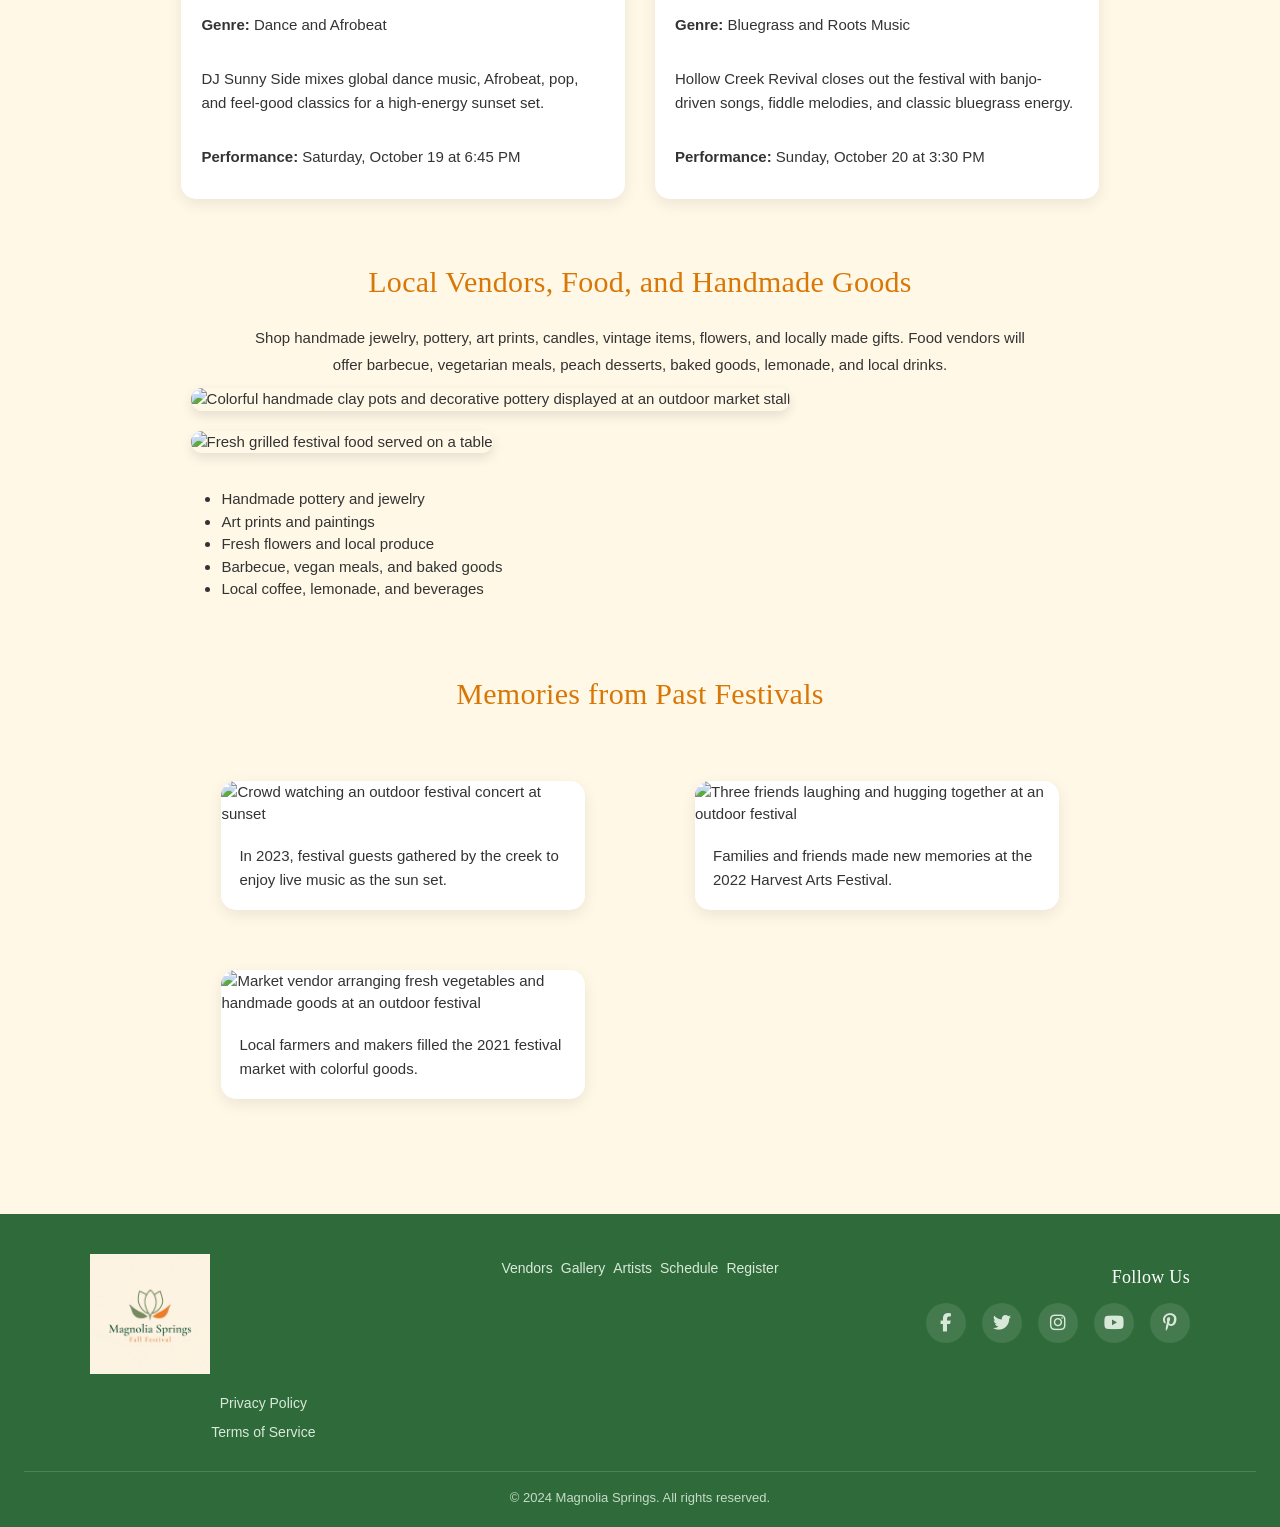
==== commit 3a6140c0: "Date/time corrections, added footer to artists.html" ====
--- a/artists.html
+++ b/artists.html
@@ -78,9 +78,8 @@
       </p>
 
       <ul>
-        <li><strong>Friday, October 18:</strong> 4:00 PM - 10:00 PM</li>
+        <li><strong>Friday, October 18:</strong> 10:00 AM - 10:00 PM</li>
         <li><strong>Saturday, October 19:</strong> 10:00 AM - 10:00 PM</li>
-        <li><strong>Sunday, October 20:</strong> 10:00 AM - 5:00 PM</li>
       </ul>
     </section>
 
@@ -137,7 +136,7 @@
           River &amp; the Pines creates upbeat indie rock with bright guitar sounds,
           catchy choruses, and lyrics about small-town life.
         </p>
-        <p><strong>Performance:</strong> Saturday, October 19 at 3:30 PM</p>
+        <p><strong>Performance:</strong> Saturday, October 19 at 9:00 PM</p>
       </article>
 
       <article>
@@ -227,23 +226,46 @@
 
   </main>
 
-  <footer>
-    <h2>Follow the Festival</h2>
-    <p>Follow us for artist announcements, vendor spotlights, and event updates.</p>
-
-    <p>
-      <a href="https://www.instagram.com/" aria-label="Visit Instagram homepage">
-        Instagram
-      </a> |
-      <a href="https://www.facebook.com/" aria-label="Visit Facebook homepage">
-        Facebook
-      </a> |
-      <a href="https://www.youtube.com/" aria-label="Visit YouTube homepage">
-        YouTube
-      </a>
-    </p>
-
-    <p>&copy; 2024 Magnolia Springs Harvest Arts Festival</p>
+  <footer class="ms-footer">
+    <div class="ms-footer-grid w3-content" style="max-width:1100px">
+      
+      <!-- logo/decorative legal -->
+      <div class="ms-footer-brand">
+
+    <img src="images/logo.png"
+         alt="Magnolia Springs Logo"
+         class="footer-logo">
+
+    <a href="#">Privacy Policy</a>
+    <a href="#">Terms of Service</a>
+
+</div>
+
+      <!-- add. nav links -->
+      <div class="ms-footer-links">
+        <div class="ms-footer-links-col"><a href="vendors.html">Vendors</a></div>
+        <div class="ms-footer-links-col"><a href="gallery.html">Gallery</a></div>
+        <div class="ms-footer-links-col"><a href="artists.html">Artists</a></div>
+        <div class="ms-footer-links-col"><a href="schedule.html">Schedule</a></div>
+        <div class="ms-footer-links-col"><a href="register.html">Register</a></div>
+      </div>
+
+      <!-- Social Media - Right side -->
+      <div class="ms-footer-social">
+        <h4>Follow Us</h4>
+        <div class="ms-social-icons">
+          <a href="https://www.facebook.com" target="_blank" aria-label="Facebook"><i class="fab fa-facebook-f"></i></a>
+          <a href="https://x.com" target="_blank"  aria-label="Twitter"><i class="fab fa-twitter"></i></a>
+          <a href="https://www.instagram.com" target="_blank"  aria-label="Instagram"><i class="fab fa-instagram"></i></a>
+          <a href="https://www.youtube.com" target="_blank"  aria-label="YouTube"><i class="fab fa-youtube"></i></a>
+          <a href="https://www.pinterest.com" target="_blank"  aria-label="Pinterest"><i class="fab fa-pinterest-p"></i></a>
+        </div>
+      </div>
+
+    </div>
+    <div class="ms-footer-bottom">
+      &copy; 2024 Magnolia Springs. All rights reserved.
+    </div>
   </footer>
 
 </body>
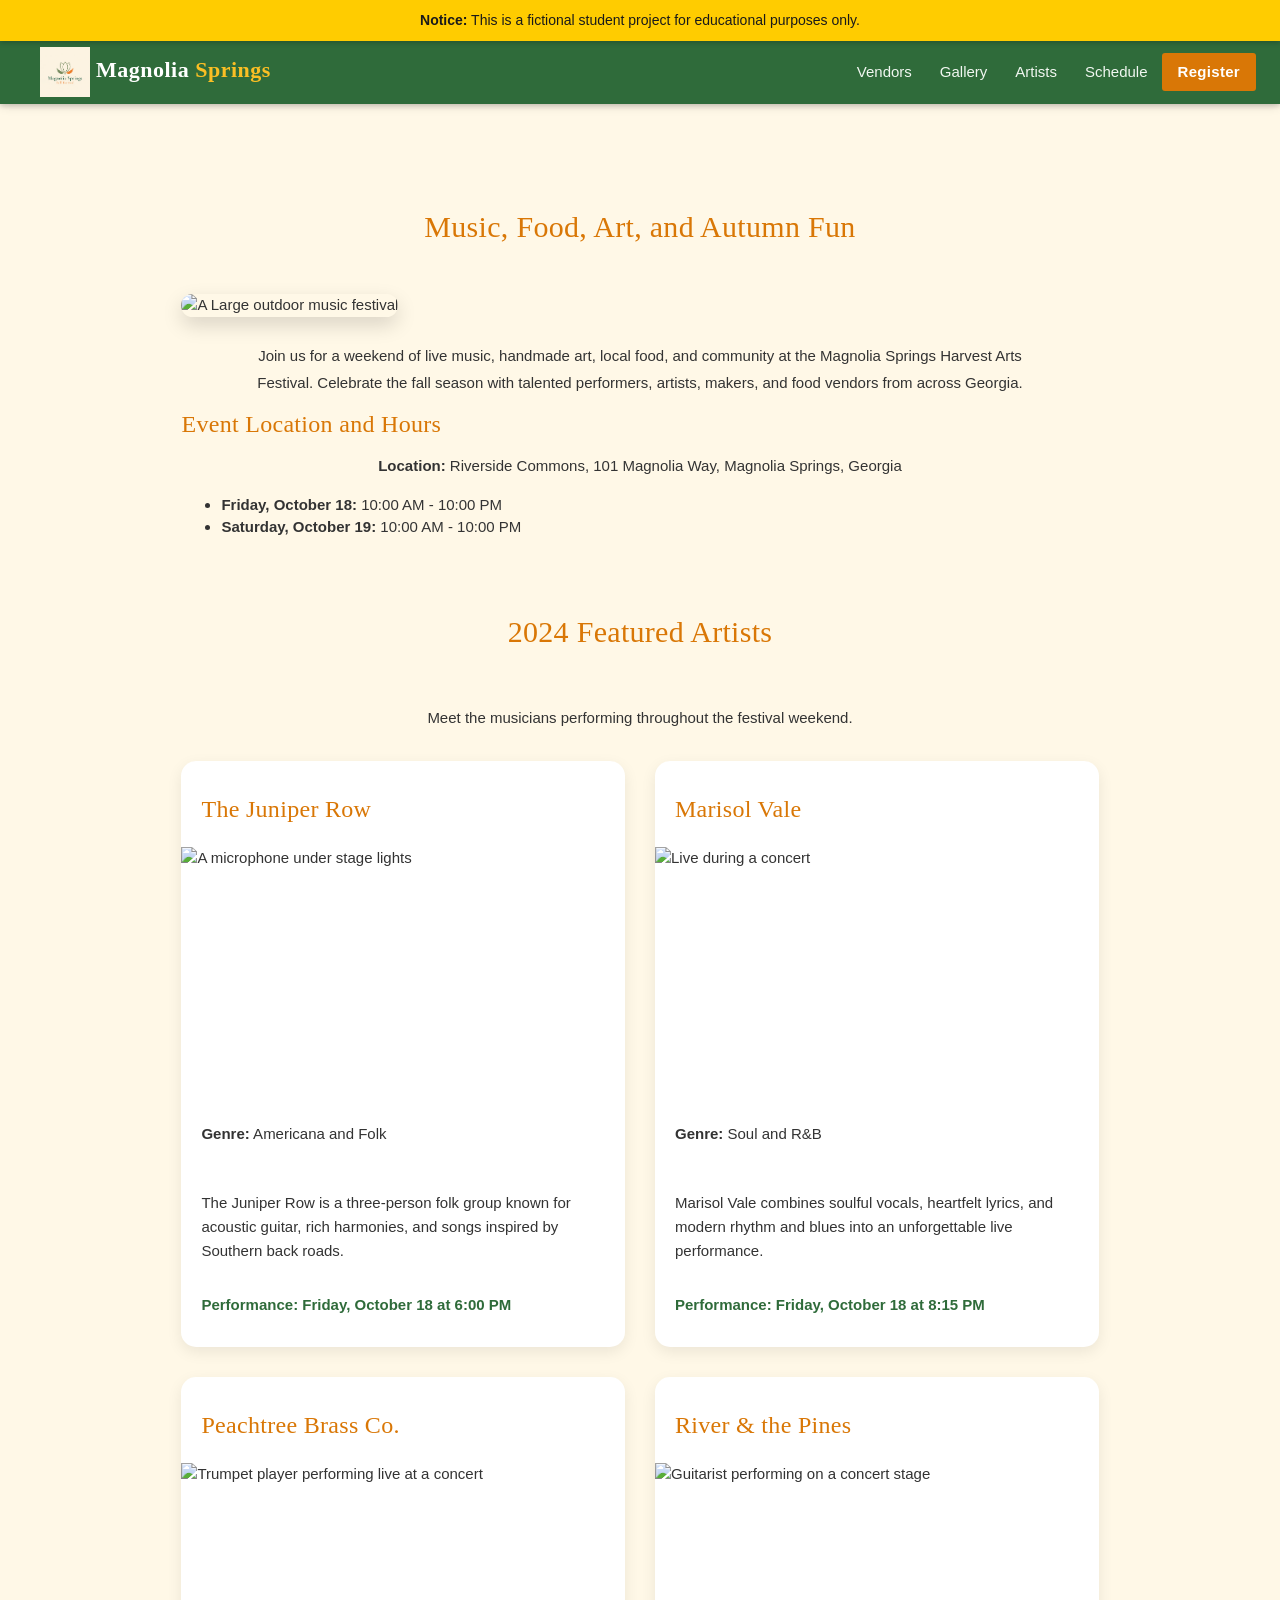
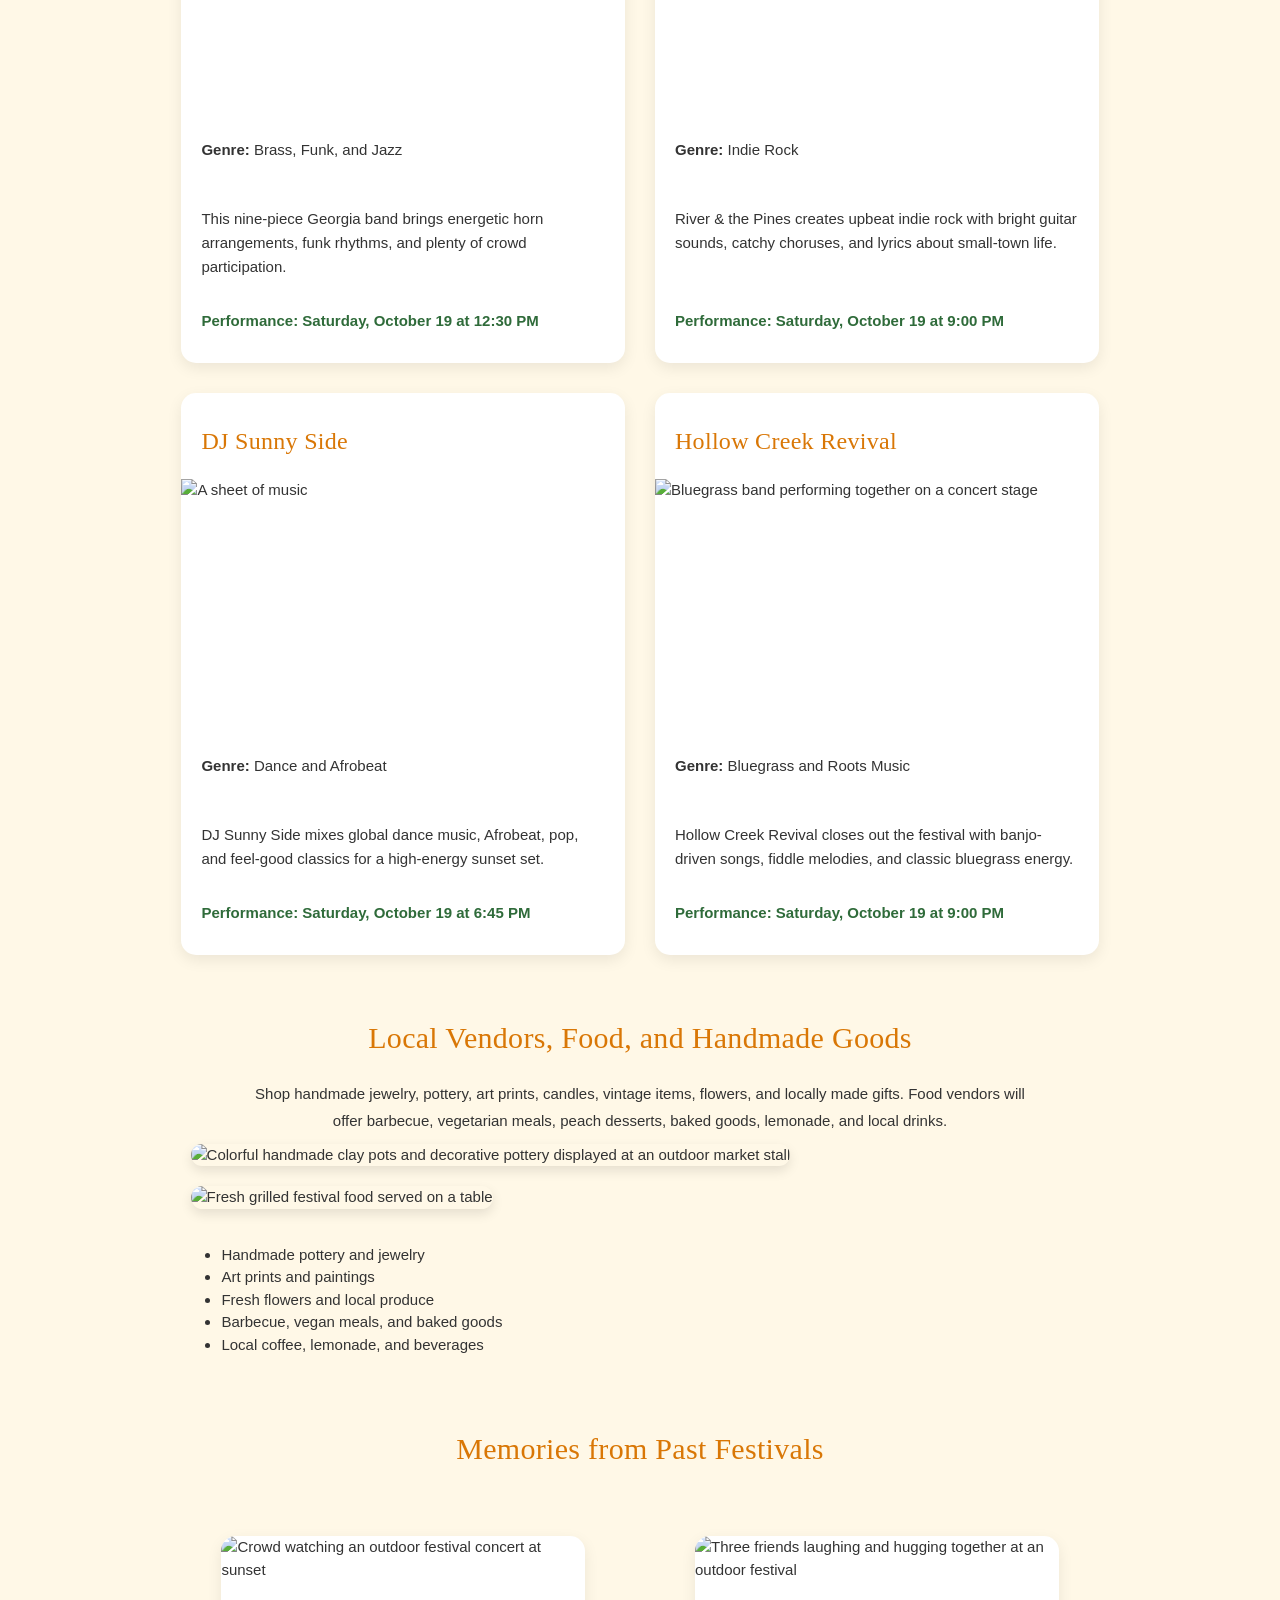
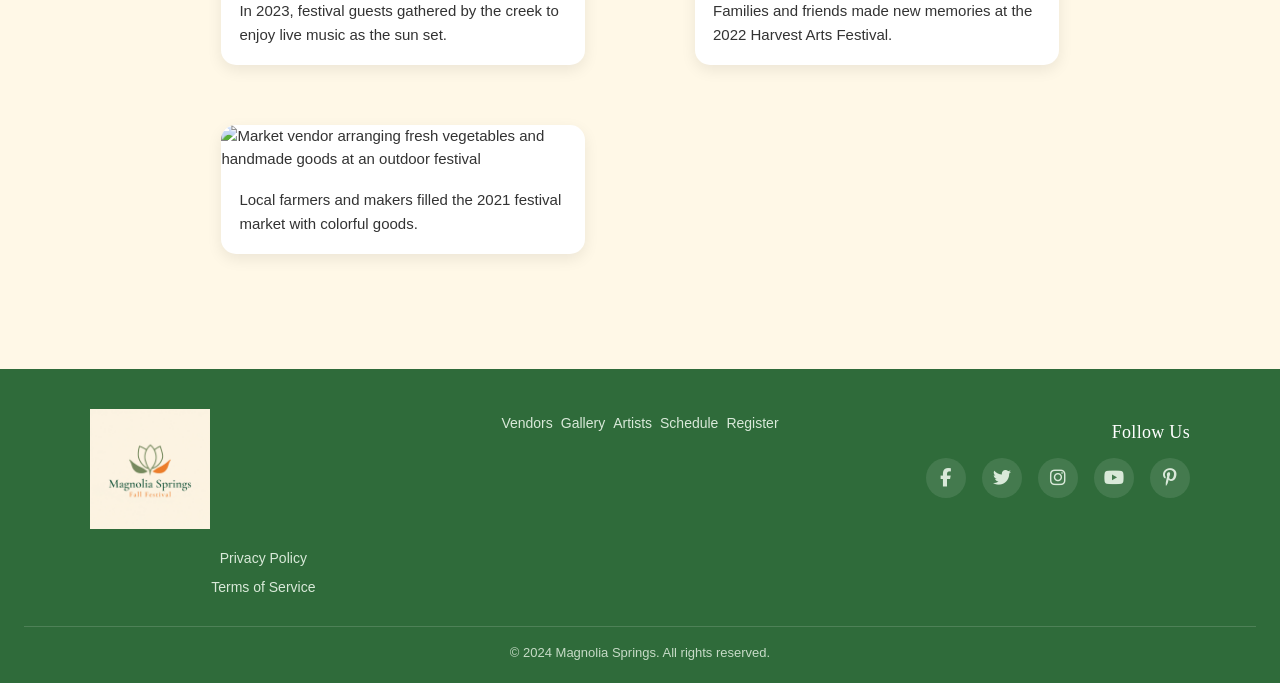
==== commit cb52fe8f: "timing adjusts for consistency" ====
--- a/artists.html
+++ b/artists.html
@@ -162,7 +162,7 @@
           Hollow Creek Revival closes out the festival with banjo-driven songs,
           fiddle melodies, and classic bluegrass energy.
         </p>
-        <p><strong>Performance:</strong> Sunday, October 20 at 3:30 PM</p>
+        <p><strong>Performance:</strong> Saturday, October 19 at 9:00 PM</p>
       </article>
     </section>
 
--- a/css/styles.css
+++ b/css/styles.css
@@ -474,6 +474,12 @@
     box-shadow:0 8px 20px rgba(0,0,0,.15);
 }
 
+.gallery-card{
+    display:flex;
+    flex-direction:column;
+    height:100%;
+}
+
 .gallery-card img{
     width:100%;
     height:220px;
@@ -906,6 +912,245 @@
     }
 
 }
-
-
-
+#artists article{
+    display:flex;
+    flex-direction:column;
+    height:100%;
+}
+
+#artists article img{
+    width:100%;
+    height:260px;
+    object-fit:cover;
+}
+
+#artists article p:last-child{
+    margin-top:auto;
+    font-weight:bold;
+    color:var(--ms-green);
+}
+/* ======================================================
+   Schedule Page
+====================================================== */
+
+.ms-schedule-hero{
+    display:flex;
+    align-items:center;
+    justify-content:space-between;
+    gap:50px;
+    margin-bottom:70px;
+}
+
+.ms-schedule-text{
+    flex:1;
+}
+
+.ms-schedule-text h1{
+    font-size:48px;
+    margin-bottom:20px;
+}
+
+.ms-schedule-text p{
+    font-size:18px;
+    line-height:1.7;
+    margin-bottom:30px;
+}
+
+.ms-schedule-image{
+    flex:1;
+}
+
+.ms-schedule-image img{
+    width:100%;
+    max-width:520px;
+    border-radius:15px;
+    display:block;
+    margin:auto;
+    box-shadow:0 10px 25px rgba(0,0,0,.15);
+}
+
+/* ---------- Info Cards ---------- */
+
+.ms-schedule-info{
+    display:grid;
+    grid-template-columns:repeat(auto-fit,minmax(250px,1fr));
+    gap:25px;
+    margin-bottom:70px;
+}
+
+.ms-info-card{
+    background:#fff;
+    border-radius:15px;
+    padding:35px 25px;
+    text-align:center;
+    box-shadow:0 5px 18px rgba(0,0,0,.08);
+    transition:.3s;
+}
+
+.ms-info-card:hover{
+    transform:translateY(-8px);
+    box-shadow:0 12px 25px rgba(0,0,0,.15);
+}
+
+.ms-info-card i{
+    font-size:42px;
+    color:var(--ms-orange);
+    margin-bottom:15px;
+}
+
+.ms-info-card h3{
+    margin-bottom:10px;
+}
+
+.ms-info-card p{
+    margin-bottom:8px;
+}
+
+.ms-info-card span{
+    color:var(--ms-green);
+    font-weight:bold;
+}
+
+/* ---------- Daily Schedule ---------- */
+
+.ms-event-schedule{
+    margin-bottom:70px;
+}
+
+.ms-event-schedule h2{
+    text-align:center;
+    margin-bottom:35px;
+}
+
+.ms-day-grid{
+    display:grid;
+    grid-template-columns:repeat(auto-fit,minmax(320px,1fr));
+    gap:30px;
+}
+
+.ms-day-card{
+    background:#fff;
+    border-radius:15px;
+    overflow:hidden;
+    box-shadow:0 5px 18px rgba(0,0,0,.08);
+}
+
+.ms-day-card h3{
+    background:var(--ms-green);
+    color:white;
+    text-align:center;
+    padding:18px;
+    margin:0;
+}
+
+.ms-day-table{
+    width:100%;
+    border-collapse:collapse;
+}
+
+.ms-day-table td,
+.ms-day-table th{
+    padding:14px 18px;
+    border-bottom:1px solid #eee;
+    text-align:left;
+}
+
+.ms-day-table th{
+    background:var(--ms-orange);
+    color:white;
+}
+
+.ms-day-table tr:last-child td{
+    border-bottom:none;
+}
+
+/* ---------- Festival Info ---------- */
+
+.ms-festival-info{
+    display:grid;
+    grid-template-columns:repeat(auto-fit,minmax(320px,1fr));
+    gap:30px;
+    margin-bottom:70px;
+}
+
+.ms-location-card,
+.ms-tips-card{
+    background:#fff;
+    border-radius:15px;
+    padding:30px;
+    box-shadow:0 5px 18px rgba(0,0,0,.08);
+}
+
+.ms-location-card img{
+    width:100%;
+    height:250px;
+    object-fit:cover;
+    border-radius:12px;
+    margin-bottom:20px;
+}
+
+.ms-location-card ul,
+.ms-tips-card ul{
+    padding-left:20px;
+}
+
+.ms-location-card li,
+.ms-tips-card li{
+    margin-bottom:12px;
+    line-height:1.6;
+}
+
+/* ---------- Bottom CTA ---------- */
+
+.ms-register-banner{
+    background:linear-gradient(135deg,var(--ms-green),var(--ms-orange));
+    color:white;
+    border-radius:15px;
+    padding:60px 30px;
+    text-align:center;
+    margin-top:50px;
+}
+
+.ms-register-banner h2{
+    color:white;
+    margin-bottom:15px;
+}
+
+.ms-register-banner p{
+    font-size:18px;
+    margin-bottom:30px;
+}
+
+.ms-register-banner .ms-btn{
+    font-size:17px;
+    padding:14px 30px;
+}
+
+/* ---------- Mobile ---------- */
+
+@media(max-width:768px){
+
+.ms-schedule-hero{
+    flex-direction:column;
+    text-align:center;
+}
+
+.ms-schedule-text h1{
+    font-size:36px;
+}
+
+.ms-day-grid{
+    grid-template-columns:1fr;
+}
+
+.ms-festival-info{
+    grid-template-columns:1fr;
+}
+
+.ms-register-banner{
+    padding:40px 20px;
+}
+
+}
+
+
